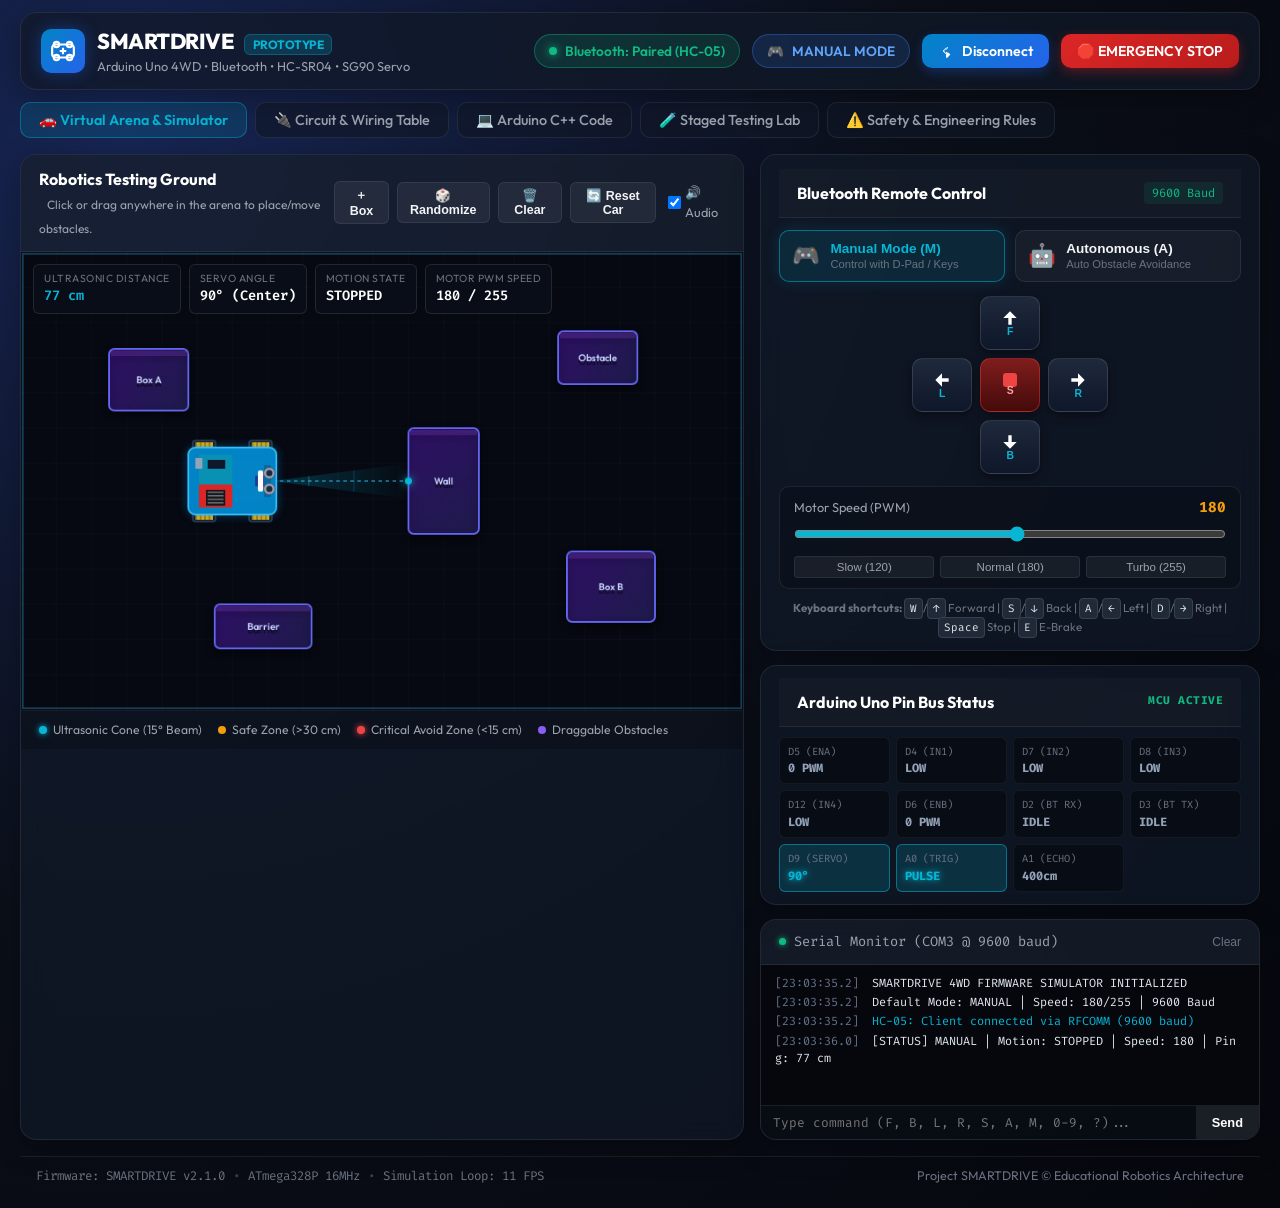
==== index.html @ 2db755f7 "SMARTDRIVE 4WD Robot Interactive Prototype & Arduino Firmware" ====
<!DOCTYPE html>
<html lang="en">
<head>
  <meta charset="UTF-8">
  <meta name="viewport" content="width=device-width, initial-scale=1.0">
  <title>SMARTDRIVE - Interactive 4WD Robot Digital Twin & Simulator</title>
  <link rel="preconnect" href="https://fonts.googleapis.com">
  <link rel="preconnect" href="https://fonts.gstatic.com" crossorigin>
  <link href="https://fonts.googleapis.com/css2?family=Fira+Code:wght@400;500;600&family=Outfit:wght@300;400;500;600;700;800&display=swap" rel="stylesheet">
  <link rel="stylesheet" href="style.css">
</head>
<body>
  <div class="app-container">
    <!-- Top Navigation Bar -->
    <header class="top-nav">
      <div class="brand">
        <div class="brand-icon">
          <svg viewBox="0 0 24 24" fill="none" stroke="currentColor" stroke-width="2">
            <rect x="2" y="6" width="20" height="12" rx="3"></rect>
            <circle cx="6" cy="18" r="2.5"></circle>
            <circle cx="18" cy="18" r="2.5"></circle>
            <circle cx="6" cy="6" r="2.5"></circle>
            <circle cx="18" cy="6" r="2.5"></circle>
            <path d="M12 9v6m-3-3h6"></path>
          </svg>
        </div>
        <div>
          <div class="brand-title">SMARTDRIVE <span>PROTOTYPE</span></div>
          <div class="brand-subtitle">Arduino Uno 4WD • Bluetooth • HC-SR04 • SG90 Servo</div>
        </div>
      </div>

      <div class="top-badges">
        <div class="badge connection-badge disconnected" id="btStatusBadge">
          <span class="dot"></span>
          <span id="btStatusText">Bluetooth: Disconnected</span>
        </div>
        <div class="badge mode-badge manual" id="modeBadge">
          <span class="icon">🎮</span>
          <span id="modeText">MANUAL MODE</span>
        </div>
        <button class="nav-btn primary" id="btnConnectBT">
          <svg viewBox="0 0 24 24" width="16" height="16" fill="currentColor">
            <path d="M7 12l5-5 1 1-4 4 4 4-1 1-5-5zm5-10v8.6l3.3-3.3-1.4-1.4L12 7.8V2zm0 13.4l1.9 1.9 1.4-1.4L12 12.6V22h2l4.6-4.6-3.3-3.3L12 15.4z"/>
          </svg>
          <span id="btConnectBtnText">Simulate Connect</span>
        </button>
        <button class="nav-btn emergency" id="btnEmergencyStop">
          🛑 EMERGENCY STOP
        </button>
      </div>
    </header>

    <!-- Navigation Tabs -->
    <nav class="sub-nav">
      <button class="tab-btn active" data-tab="arena-tab">🚗 Virtual Arena & Simulator</button>
      <button class="tab-btn" data-tab="schematic-tab">🔌 Circuit & Wiring Table</button>
      <button class="tab-btn" data-tab="code-tab">💻 Arduino C++ Code</button>
      <button class="tab-btn" data-tab="testing-tab">🧪 Staged Testing Lab</button>
      <button class="tab-btn" data-tab="safety-tab">⚠️ Safety & Engineering Rules</button>
    </nav>

    <!-- Main Workspace Content -->
    <main class="main-content">
      
      <!-- TAB 1: ARENA & INTERACTIVE SIMULATOR -->
      <section class="tab-pane active" id="arena-tab">
        <div class="simulator-layout">
          
          <!-- Left: 2D Physics Arena Canvas -->
          <div class="arena-card glass-panel">
            <div class="card-header">
              <div class="header-left">
                <h3>Robotics Testing Ground</h3>
                <span class="hint">Click or drag anywhere in the arena to place/move obstacles.</span>
              </div>
              <div class="arena-controls">
                <button class="tool-btn" id="btnSpawnObstacle" title="Add Obstacle Box">＋ Box</button>
                <button class="tool-btn" id="btnRandomizeMaze" title="Generate Random Maze">🎲 Randomize</button>
                <button class="tool-btn" id="btnClearObstacles" title="Clear All Obstacles">🗑️ Clear</button>
                <button class="tool-btn" id="btnResetRobot" title="Reset Robot Position">🔄 Reset Car</button>
                <label class="toggle-label" title="Enable Sound Effects">
                  <input type="checkbox" id="chkSound" checked> 🔊 Audio
                </label>
              </div>
            </div>

            <div class="canvas-wrapper">
              <canvas id="arenaCanvas" width="820" height="520"></canvas>
              
              <!-- Floating HUD overlay inside canvas -->
              <div class="canvas-hud">
                <div class="hud-item">
                  <span class="label">Ultrasonic Distance</span>
                  <span class="val highlight" id="hudDistance">-- cm</span>
                </div>
                <div class="hud-item">
                  <span class="label">Servo Angle</span>
                  <span class="val" id="hudServoAngle">90° (Center)</span>
                </div>
                <div class="hud-item">
                  <span class="label">Motion State</span>
                  <span class="val" id="hudMotionState">STOPPED</span>
                </div>
                <div class="hud-item">
                  <span class="label">Motor PWM Speed</span>
                  <span class="val" id="hudSpeed">180 / 255</span>
                </div>
              </div>
            </div>

            <!-- Arena Footer Legend -->
            <div class="arena-legend">
              <div class="legend-item"><span class="legend-dot cyan"></span> Ultrasonic Cone (15° Beam)</div>
              <div class="legend-item"><span class="legend-dot yellow"></span> Safe Zone (&gt;30 cm)</div>
              <div class="legend-item"><span class="legend-dot red"></span> Critical Avoid Zone (&lt;15 cm)</div>
              <div class="legend-item"><span class="legend-dot purple"></span> Draggable Obstacles</div>
            </div>
          </div>

          <!-- Right: Control Deck & Telemetry -->
          <div class="control-column">
            
            <!-- Virtual Bluetooth Remote Controller -->
            <div class="remote-card glass-panel">
              <div class="card-header">
                <h3>Bluetooth Remote Control</h3>
                <span class="bt-rate">9600 Baud</span>
              </div>

              <!-- Mode Toggle Buttons -->
              <div class="mode-selector">
                <button class="mode-toggle-btn active" id="btnModeManual" data-cmd="M">
                  <span class="icon">🎮</span>
                  <div>
                    <strong>Manual Mode (M)</strong>
                    <small>Control with D-Pad / Keys</small>
                  </div>
                </button>
                <button class="mode-toggle-btn" id="btnModeAuto" data-cmd="A">
                  <span class="icon">🤖</span>
                  <div>
                    <strong>Autonomous (A)</strong>
                    <small>Auto Obstacle Avoidance</small>
                  </div>
                </button>
              </div>

              <!-- D-PAD Gamepad -->
              <div class="dpad-container">
                <button class="dpad-btn up" id="btnCmdForward" data-cmd="F" title="Forward (Key: W or Up)">
                  <svg viewBox="0 0 24 24"><path d="M12 4l-8 8h6v8h4v-8h6z"/></svg>
                  <span>F</span>
                </button>
                <div class="dpad-middle">
                  <button class="dpad-btn left" id="btnCmdLeft" data-cmd="L" title="Turn Left (Key: A or Left)">
                    <svg viewBox="0 0 24 24"><path d="M4 12l8-8v6h8v4h-8v6z"/></svg>
                    <span>L</span>
                  </button>
                  <button class="dpad-btn stop" id="btnCmdStop" data-cmd="S" title="Stop Motors (Key: Space or S)">
                    <div class="stop-box"></div>
                    <span>S</span>
                  </button>
                  <button class="dpad-btn right" id="btnCmdRight" data-cmd="R" title="Turn Right (Key: D or Right)">
                    <svg viewBox="0 0 24 24"><path d="M20 12l-8-8v6H4v4h8v6z"/></svg>
                    <span>R</span>
                  </button>
                </div>
                <button class="dpad-btn down" id="btnCmdBackward" data-cmd="B" title="Backward (Key: S or Down)">
                  <svg viewBox="0 0 24 24"><path d="M12 20l8-8h-6V4h-4v8H4z"/></svg>
                  <span>B</span>
                </button>
              </div>

              <!-- Speed Slider -->
              <div class="speed-slider-section">
                <div class="speed-label-row">
                  <span>Motor Speed (PWM)</span>
                  <span class="speed-val" id="speedDisplayVal">180</span>
                </div>
                <input type="range" min="100" max="255" value="180" id="motorSpeedSlider" class="custom-slider">
                <div class="speed-presets">
                  <button class="preset-btn" data-speed="120">Slow (120)</button>
                  <button class="preset-btn" data-speed="180">Normal (180)</button>
                  <button class="preset-btn" data-speed="255">Turbo (255)</button>
                </div>
              </div>

              <!-- Keyboard Shortcuts hint -->
              <div class="keyboard-guide">
                <strong>Keyboard shortcuts:</strong>
                <kbd>W</kbd>/<kbd>↑</kbd> Forward | <kbd>S</kbd>/<kbd>↓</kbd> Back | <kbd>A</kbd>/<kbd>←</kbd> Left | <kbd>D</kbd>/<kbd>→</kbd> Right | <kbd>Space</kbd> Stop | <kbd>E</kbd> E-Brake
              </div>
            </div>

            <!-- Virtual Hardware Pin States & Telemetry -->
            <div class="pins-card glass-panel">
              <div class="card-header">
                <h3>Arduino Uno Pin Bus Status</h3>
                <span class="active-pulse" id="mcuPulse">MCU ACTIVE</span>
              </div>
              <div class="pins-grid">
                <div class="pin-indicator" id="pinD5"><span class="pin-id">D5 (ENA)</span><span class="pin-val">PWM</span></div>
                <div class="pin-indicator" id="pinD4"><span class="pin-id">D4 (IN1)</span><span class="pin-val">LOW</span></div>
                <div class="pin-indicator" id="pinD7"><span class="pin-id">D7 (IN2)</span><span class="pin-val">LOW</span></div>
                <div class="pin-indicator" id="pinD8"><span class="pin-id">D8 (IN3)</span><span class="pin-val">LOW</span></div>
                <div class="pin-indicator" id="pinD12"><span class="pin-id">D12 (IN4)</span><span class="pin-val">LOW</span></div>
                <div class="pin-indicator" id="pinD6"><span class="pin-id">D6 (ENB)</span><span class="pin-val">PWM</span></div>
                <div class="pin-indicator" id="pinD2"><span class="pin-id">D2 (BT RX)</span><span class="pin-val">IDLE</span></div>
                <div class="pin-indicator" id="pinD3"><span class="pin-id">D3 (BT TX)</span><span class="pin-val">IDLE</span></div>
                <div class="pin-indicator" id="pinD9"><span class="pin-id">D9 (SERVO)</span><span class="pin-val">90°</span></div>
                <div class="pin-indicator" id="pinA0"><span class="pin-id">A0 (TRIG)</span><span class="pin-val">PULSE</span></div>
                <div class="pin-indicator" id="pinA1"><span class="pin-id">A1 (ECHO)</span><span class="pin-val">OK</span></div>
              </div>
            </div>

            <!-- Virtual Serial Monitor -->
            <div class="terminal-card glass-panel">
              <div class="card-header">
                <div class="terminal-title">
                  <span class="terminal-dot"></span>
                  <span>Serial Monitor (COM3 @ 9600 baud)</span>
                </div>
                <button class="clear-log-btn" id="btnClearSerial">Clear</button>
              </div>
              <div class="serial-output" id="serialOutput">
                <!-- Log messages dynamically streamed here -->
              </div>
              <div class="serial-input-row">
                <input type="text" id="serialInputBox" placeholder="Type command (F, B, L, R, S, A, M, 0-9, ?)...">
                <button id="btnSendSerial">Send</button>
              </div>
            </div>

          </div>
        </div>
      </section>

      <!-- TAB 2: CIRCUIT DIAGRAM & WIRING TABLE -->
      <section class="tab-pane" id="schematic-tab">
        <div class="doc-container glass-panel">
          <h2>Complete Pin-by-Pin Wiring Table</h2>
          <p class="section-desc">Follow this exact schematic table. Pay special attention to the <strong>common ground (GND)</strong> and the <strong>voltage divider</strong> on HC-05 RXD.</p>

          <div class="table-responsive">
            <table class="spec-table">
              <thead>
                <tr>
                  <th>Subsystem / Module</th>
                  <th>Module Pin</th>
                  <th>Arduino Pin / Target</th>
                  <th>Wire Color (Recommended)</th>
                  <th>Function & Critical Engineering Notes</th>
                </tr>
              </thead>
              <tbody>
                <tr class="group-row"><td colspan="5">1. L298N Dual H-Bridge Motor Driver</td></tr>
                <tr>
                  <td>L298N Motor Driver</td>
                  <td><strong>ENA</strong> (Left Enable)</td>
                  <td><strong>D5</strong> (PWM)</td>
                  <td><span class="color-badge blue">Blue</span></td>
                  <td>Speed control for Left-side motors (Remove factory black jumper cap to use PWM).</td>
                </tr>
                <tr>
                  <td>L298N Motor Driver</td>
                  <td><strong>IN1</strong></td>
                  <td><strong>D4</strong> (Digital)</td>
                  <td><span class="color-badge yellow">Yellow</span></td>
                  <td>Left Motor Direction Phase A (HIGH + IN2 LOW = Forward).</td>
                </tr>
                <tr>
                  <td>L298N Motor Driver</td>
                  <td><strong>IN2</strong></td>
                  <td><strong>D7</strong> (Digital)</td>
                  <td><span class="color-badge orange">Orange</span></td>
                  <td>Left Motor Direction Phase B (LOW + IN1 HIGH = Forward).</td>
                </tr>
                <tr>
                  <td>L298N Motor Driver</td>
                  <td><strong>IN3</strong></td>
                  <td><strong>D8</strong> (Digital)</td>
                  <td><span class="color-badge green">Green</span></td>
                  <td>Right Motor Direction Phase A (HIGH + IN4 LOW = Forward).</td>
                </tr>
                <tr>
                  <td>L298N Motor Driver</td>
                  <td><strong>IN4</strong></td>
                  <td><strong>D12</strong> (Digital)</td>
                  <td><span class="color-badge purple">Purple</span></td>
                  <td>Right Motor Direction Phase B (LOW + IN3 HIGH = Forward).</td>
                </tr>
                <tr>
                  <td>L298N Motor Driver</td>
                  <td><strong>ENB</strong> (Right Enable)</td>
                  <td><strong>D6</strong> (PWM)</td>
                  <td><span class="color-badge white">White</span></td>
                  <td>Speed control for Right-side motors (Remove factory black jumper cap).</td>
                </tr>
                <tr>
                  <td>L298N Motor Driver</td>
                  <td><strong>+12V Screw Terminal</strong></td>
                  <td><strong>Battery Positive (+)</strong></td>
                  <td><span class="color-badge red">Red (Thick)</span></td>
                  <td>Connect to 7.4V (2x 18650) or 11.1V (3S LiPo) switch output.</td>
                </tr>
                <tr>
                  <td>L298N Motor Driver</td>
                  <td><strong>GND Screw Terminal</strong></td>
                  <td><strong>Battery (-) &amp; Arduino GND</strong></td>
                  <td><span class="color-badge black">Black (Thick)</span></td>
                  <td><strong>CRITICAL: Common Ground!</strong> Both battery (-) and Arduino GND must tie here.</td>
                </tr>
                <tr>
                  <td>L298N Motor Driver</td>
                  <td><strong>+5V Screw Terminal</strong></td>
                  <td><strong>Arduino VIN or 5V</strong> (See notes)</td>
                  <td><span class="color-badge red">Red</span></td>
                  <td>If 5V regulator jumper is fitted, this supplies regulated 5V. (Best practice: Power Arduino via VIN or USB while testing).</td>
                </tr>
                <tr>
                  <td>L298N Motor Driver</td>
                  <td><strong>OUT1 &amp; OUT2</strong></td>
                  <td><strong>Left 2 Motors</strong> (in parallel)</td>
                  <td>Pair Wires</td>
                  <td>Connect front-left &amp; rear-left motor leads in parallel. If backwards, swap terminals.</td>
                </tr>
                <tr>
                  <td>L298N Motor Driver</td>
                  <td><strong>OUT3 &amp; OUT4</strong></td>
                  <td><strong>Right 2 Motors</strong> (in parallel)</td>
                  <td>Pair Wires</td>
                  <td>Connect front-right &amp; rear-right motor leads in parallel.</td>
                </tr>

                <tr class="group-row"><td colspan="5">2. HC-05 Bluetooth Module</td></tr>
                <tr>
                  <td>HC-05 Bluetooth</td>
                  <td><strong>VCC</strong></td>
                  <td><strong>Arduino 5V</strong></td>
                  <td><span class="color-badge red">Red</span></td>
                  <td>Module on-board regulator steps down to 3.3V for Bluetooth chip power.</td>
                </tr>
                <tr>
                  <td>HC-05 Bluetooth</td>
                  <td><strong>GND</strong></td>
                  <td><strong>Arduino GND</strong></td>
                  <td><span class="color-badge black">Black</span></td>
                  <td>Common ground return path.</td>
                </tr>
                <tr>
                  <td>HC-05 Bluetooth</td>
                  <td><strong>TXD</strong></td>
                  <td><strong>Arduino D2</strong> (Software RX)</td>
                  <td><span class="color-badge green">Green</span></td>
                  <td>HC-05 transmits at 3.3V, which Arduino 5V logic safely accepts as HIGH (&gt;3.0V).</td>
                </tr>
                <tr>
                  <td>HC-05 Bluetooth</td>
                  <td><strong>RXD</strong></td>
                  <td><strong>Via Voltage Divider to D3</strong></td>
                  <td><span class="color-badge orange">Orange</span></td>
                  <td><strong>CRITICAL VOLTAGE DIVIDER:</strong> Connect D3 to 1kΩ resistor, other side to HC-05 RXD and a 2kΩ resistor to GND. Formula: <code>5V * 2k / (1k + 2k) = 3.33V</code>! Protects module from 5V overvoltage damage.</td>
                </tr>

                <tr class="group-row"><td colspan="5">3. HC-SR04 Ultrasonic Distance Sensor</td></tr>
                <tr>
                  <td>HC-SR04 Sensor</td>
                  <td><strong>VCC</strong></td>
                  <td><strong>Arduino 5V</strong></td>
                  <td><span class="color-badge red">Red</span></td>
                  <td>Ultrasonic transmitter transducers require stable 5V for accurate acoustic echo timing.</td>
                </tr>
                <tr>
                  <td>HC-SR04 Sensor</td>
                  <td><strong>GND</strong></td>
                  <td><strong>Arduino GND</strong></td>
                  <td><span class="color-badge black">Black</span></td>
                  <td>Common Ground.</td>
                </tr>
                <tr>
                  <td>HC-SR04 Sensor</td>
                  <td><strong>TRIG</strong></td>
                  <td><strong>Arduino A0</strong> (Digital Output)</td>
                  <td><span class="color-badge yellow">Yellow</span></td>
                  <td>Analog pin A0 configured as digital output. 10µs pulse triggers 8-cycle 40kHz ultrasound bursts.</td>
                </tr>
                <tr>
                  <td>HC-SR04 Sensor</td>
                  <td><strong>ECHO</strong></td>
                  <td><strong>Arduino A1</strong> (Digital Input)</td>
                  <td><span class="color-badge cyan">Cyan</span></td>
                  <td>Analog pin A1 configured as digital input. High pulse duration directly indicates echo travel time.</td>
                </tr>

                <tr class="group-row"><td colspan="5">4. SG90 Micro Servo Motor</td></tr>
                <tr>
                  <td>SG90 Servo</td>
                  <td><strong>Brown / Black</strong></td>
                  <td><strong>GND</strong></td>
                  <td><span class="color-badge black">Black</span></td>
                  <td>Servo ground.</td>
                </tr>
                <tr>
                  <td>SG90 Servo</td>
                  <td><strong>Red</strong></td>
                  <td><strong>5V Rail</strong></td>
                  <td><span class="color-badge red">Red</span></td>
                  <td>Servo positive power. Tip: Place a 100µF capacitor across +5V and GND near servo to smooth surge draw.</td>
                </tr>
                <tr>
                  <td>SG90 Servo</td>
                  <td><strong>Orange / Yellow</strong></td>
                  <td><strong>Arduino D9</strong> (PWM Signal)</td>
                  <td><span class="color-badge orange">Orange</span></td>
                  <td>50Hz PWM pulse signal controlled by Arduino <code>Servo.h</code> library.</td>
                </tr>
              </tbody>
            </table>
          </div>

          <!-- Voltage Divider Diagram Callout -->
          <div class="callout info-callout">
            <div class="callout-icon">💡</div>
            <div>
              <h4>HC-05 3.3V Logic Level Protection (Voltage Divider Detail)</h4>
              <p>The HC-05 Bluetooth module chip runs internally on 3.3V. While its VCC has a 5V-to-3.3V regulator, its <strong>RXD pin directly enters the 3.3V microcontroller</strong>. Directly connecting Arduino Uno's 5V pin D3 will gradually degrade or instantly burn out the HC-05 receiver.</p>
              <pre class="schematic-ascii">
   Arduino D3 (5V TX) ───[ 1 kΩ Resistor ]───┬───> HC-05 RXD Pin (Safe 3.3V)
                                             │
                                     [ 2 kΩ Resistor ]
                                             │
                                            GND
              </pre>
            </div>
          </div>
        </div>
      </section>

      <!-- TAB 3: ARDUINO C++ CODE & EXPLANATION -->
      <section class="tab-pane" id="code-tab">
        <div class="code-container glass-panel">
          <div class="code-header">
            <div>
              <h3>SMARTDRIVE.ino Production Firmware</h3>
              <span class="file-path">C:\Users\ASUS\.gemini\antigravity-ide\scratch\smartdrive-robot\SMARTDRIVE.ino</span>
            </div>
            <button class="copy-btn" id="btnCopyCode">📋 Copy Arduino Code</button>
          </div>
          <div class="code-scroller">
            <pre><code id="arduinoCodeDisplay" class="language-cpp">/*
  SMARTDRIVE - 4WD Arduino Uno Robot Car Firmware
  Pinout:
  - L298N ENA: D5, IN1: D4, IN2: D7, IN3: D8, IN4: D12, ENB: D6
  - HC-05: TX->D2, RX->D3 (via 1k/2k divider)
  - HC-SR04: TRIG->A0, ECHO->A1
  - SG90 Servo: D9
*/
#include &lt;SoftwareSerial.h&gt;
#include &lt;Servo.h&gt;

const uint8_t PIN_ENA = 5;  const uint8_t PIN_IN1 = 4;
const uint8_t PIN_IN2 = 7;  const uint8_t PIN_IN3 = 8;
const uint8_t PIN_IN4 = 12; const uint8_t PIN_ENB = 6;
const uint8_t PIN_BT_RX = 2; const uint8_t PIN_BT_TX = 3;
const uint8_t PIN_TRIG = A0; const uint8_t PIN_ECHO = A1;
const uint8_t PIN_SERVO = 9;

// (Full code is loaded in file SMARTDRIVE.ino and copied via button)</code></pre>
          </div>

          <div class="explanation-grid">
            <div class="explanation-card">
              <h4>1. <code>measureDistanceCm()</code> & Median Filter</h4>
              <p>Emits a 10-microsecond trigger pulse on pin A0. Reads echo return duration in microseconds with <code>pulseIn()</code>. Computes distance via formula <code>duration / 58.2</code>. Samples three consecutive pings and chooses the median to discard electrical noise spikes caused by motor brush interference.</p>
            </div>
            <div class="explanation-card">
              <h4>2. Failsafe Watchdog Timer</h4>
              <p>Tracks <code>lastCommandTime = millis()</code>. In manual Bluetooth mode, if the phone disconnects or goes out of range for more than 1.2 seconds without sending an update, the robot cuts motor power immediately to prevent runaway crashes.</p>
            </div>
            <div class="explanation-card">
              <h4>3. Autonomous Obstacle Avoidance Engine</h4>
              <p>Continuously inspects frontal distance. If under 30 cm: brakes, reverses 280ms, sweeps servo left (150°) and right (30°), compares clear paths, and steers into the wider opening. If both sides are blocked, performs a 180° spin-around.</p>
            </div>
            <div class="explanation-card">
              <h4>4. Dynamic Active Braking</h4>
              <p>Instead of just setting PWM to 0 (which allows the car to coast forward under momentum), <code>emergencyBrake()</code> pulls both H-bridge sides HIGH, shorting motor coils through back-EMF to bring all four wheels to an instant dead stop.</p>
            </div>
          </div>
        </div>
      </section>

      <!-- TAB 4: STAGED TESTING PLAN -->
      <section class="tab-pane" id="testing-tab">
        <div class="doc-container glass-panel">
          <h2>Staged Commissioning & Testing Plan</h2>
          <p class="section-desc">Never test all components simultaneously on the floor! Follow these 4 rigorous engineering stages on an elevated test bench (wheels off the ground):</p>

          <div class="stages-timeline">
            <!-- Stage 1 -->
            <div class="stage-card">
              <div class="stage-number">01</div>
              <div class="stage-body">
                <h3>Stage 1: Motor Direction & PWM Polarity Verification</h3>
                <p><strong>Goal:</strong> Ensure left and right wheels spin forward when commanded, and speed control works.</p>
                <ul>
                  <li>Prop the car up on a stand so all 4 wheels spin freely in the air.</li>
                  <li>Verify L298N ENA/ENB jumper caps are removed and connected to D5/D6.</li>
                  <li>Send command <code>F</code> via Serial Monitor. Check if both sides spin forward.</li>
                  <li><strong>If Left wheels spin backward:</strong> Swap IN1 and IN2 wires (or swap OUT1 and OUT2 motor wires).</li>
                  <li><strong>If Right wheels spin backward:</strong> Swap IN3 and IN4 wires (or swap OUT3 and OUT4 motor wires).</li>
                </ul>
              </div>
            </div>

            <!-- Stage 2 -->
            <div class="stage-card">
              <div class="stage-number">02</div>
              <div class="stage-body">
                <h3>Stage 2: HC-05 Bluetooth Pairing & Failsafe Watchdog</h3>
                <p><strong>Goal:</strong> Test wireless commands, smartphone pairing, and auto-stop on signal loss.</p>
                <ul>
                  <li>Power on car. Look at HC-05 LED: rapid flashing (2 Hz) means waiting for pairing.</li>
                  <li>Pair Android phone with "HC-05" (PIN <code>1234</code> or <code>0000</code>). LED changes to slow double-flash.</li>
                  <li>Open Serial Bluetooth Terminal app. Send <code>F</code>, <code>B</code>, <code>L</code>, <code>R</code>, <code>S</code>.</li>
                  <li><strong>Failsafe Test:</strong> Send <code>F</code>, then immediately turn off phone Bluetooth. Confirm the robot stops completely within 1.2 seconds!</li>
                </ul>
              </div>
            </div>

            <!-- Stage 3 -->
            <div class="stage-card">
              <div class="stage-number">03</div>
              <div class="stage-body">
                <h3>Stage 3: HC-SR04 Distance Calibration & SG90 Servo Sweep</h3>
                <p><strong>Goal:</strong> Verify accurate centimetre telemetry and smooth 30°-90°-150° panning.</p>
                <ul>
                  <li>Keep car stationary and open Serial Monitor at 9600 baud.</li>
                  <li>Place a flat cardboard box at 10 cm, 20 cm, and 30 cm. Verify telemetry reads ±1 cm accurate.</li>
                  <li>Check if the sensor reads zero or random 400cm spikes. If yes, check for loose echo/trig jumper wires.</li>
                  <li>Ensure the SG90 servo horn is aligned so 90° faces squarely forward.</li>
                </ul>
              </div>
            </div>

            <!-- Stage 4 -->
            <div class="stage-card">
              <div class="stage-number">04</div>
              <div class="stage-body">
                <h3>Stage 4: Autonomous Navigation & Ground Obstacle Avoidance</h3>
                <p><strong>Goal:</strong> Full floor run in closed obstacle arena.</p>
                <ul>
                  <li>Place robot on a smooth, non-reflective floor (avoid thick high-pile carpet).</li>
                  <li>Create a test arena using cardboard boxes.</li>
                  <li>Send command <code>A</code> via Bluetooth.</li>
                  <li>Observe cruise -> obstacle detection at 30cm -> stop -> slight backup -> left/right sweep -> steering decision!</li>
                </ul>
              </div>
            </div>
          </div>
        </div>
      </section>

      <!-- TAB 5: SAFETY & ENGINEERING RULES -->
      <section class="tab-pane" id="safety-tab">
        <div class="doc-container glass-panel">
          <h2>Battery, Voltage, Current & Safety Engineering Rules</h2>
          
          <div class="rules-grid">
            <div class="rule-box critical">
              <h4>1. Common Ground Rule (The #1 Beginner Pitfall)</h4>
              <p>The Arduino Uno, HC-05 module, HC-SR04 sensor, SG90 servo, and L298N driver <strong>MUST ALL SHARE A COMMON GROUND (GND)</strong>. If the battery ground and Arduino ground are not connected together, control signals will have no return voltage reference, causing random motor jitter, erratic readings, and lost Bluetooth packets.</p>
            </div>

            <div class="rule-box warning">
              <h4>2. Never Power Motors from the Arduino 5V Pin</h4>
              <p>DC motors are inductive loads. When starting or stalling, four TT gearmotors can draw <strong>2.5A to 4.0A of current</strong>! The onboard 5V linear regulator on the Arduino Uno can only supply ~500mA before overheating and thermal shutdown. Power motors strictly from the battery pack into the L298N 12V terminal.</p>
            </div>

            <div class="rule-box info">
              <h4>3. L298N 5V Regulator Onboard Jumper</h4>
              <p>The L298N board has a 3-pin 5V enable jumper:
                <br>• If your battery is <strong>7.4V to 12V</strong>: Keep the jumper ON. The onboard 78M05 regulator generates 5V.
                <br>• If your battery is <strong>&gt;12V (e.g. 14.8V 4S)</strong>: You MUST remove this jumper, or the onboard regulator will overheat and fry!
              </p>
            </div>

            <div class="rule-box alert">
              <h4>4. Inductive Back-EMF & Reset Protection</h4>
              <p>When DC motors stop or reverse, their collapsing magnetic fields create high-voltage reverse flyback spikes. While L298N has protection diodes, solder a <strong>0.1µF (104) ceramic capacitor</strong> across each motor's solder tabs to suppress high-frequency EMI noise that causes Arduino MCU resets.</p>
            </div>

            <div class="rule-box critical">
              <h4>5. Realistic Design Limitations & Disclaimer</h4>
              <p><strong>This robot is an educational prototyping chassis:</strong>
                <br>• HC-SR04 ultrasonic sensors cannot reliably detect soft sound-absorbing fabrics, thin table legs, or obstacles approached at steep grazing angles (&gt;45° reflection deflection).
                <br>• Skid steering on 4WD causes significant lateral wheel scrub on rough surfaces.
                <br>• <strong>Safety Notice:</strong> Under no circumstances is this architecture suitable for full-scale road vehicles or mission-critical autonomous transport.
              </p>
            </div>
          </div>
        </div>
      </section>

    </main>

    <!-- Bottom Status Bar -->
    <footer class="app-footer">
      <div class="footer-status">
        <span>Firmware: SMARTDRIVE v2.1.0</span>
        <span class="sep">•</span>
        <span>ATmega328P 16MHz</span>
        <span class="sep">•</span>
        <span id="loopHz">Simulation Loop: 60 FPS</span>
      </div>
      <div class="footer-links">
        <span>Project SMARTDRIVE © Educational Robotics Architecture</span>
      </div>
    </footer>
  </div>

  <!-- Audio synthesizers, physics simulator & UI scripts -->
  <script src="arduino_source.js"></script>
  <script src="simulator.js"></script>
  <script src="firmware_sim.js"></script>
  <script src="app.js"></script>
</body>
</html>
---- style.css ----
/* ==============================================================================
   SMARTDRIVE ROBOTICS SIMULATOR - DESIGN SYSTEM & STYLES
   Theme: High-Tech Cybernetics / Dark Glassmorphism / Clean Engineering
   ============================================================================== */

:root {
  --bg-primary: #0b0f19;
  --bg-secondary: #111827;
  --bg-panel: rgba(17, 24, 39, 0.75);
  --bg-panel-hover: rgba(30, 41, 59, 0.85);
  --border-subtle: rgba(255, 255, 255, 0.08);
  --border-highlight: rgba(56, 189, 248, 0.3);
  
  --text-main: #f3f4f6;
  --text-muted: #9ca3af;
  --text-dim: #6b7280;

  --accent-cyan: #06b6d4;
  --accent-blue: #3b82f6;
  --accent-sky: #38bdf8;
  --accent-green: #10b981;
  --accent-yellow: #f59e0b;
  --accent-red: #ef4444;
  --accent-purple: #8b5cf6;

  --font-sans: 'Outfit', -apple-system, BlinkMacSystemFont, 'Segoe UI', Roboto, sans-serif;
  --font-mono: 'Fira Code', monospace;
  --radius-lg: 16px;
  --radius-md: 10px;
  --radius-sm: 6px;
  --shadow-glow: 0 0 25px rgba(6, 182, 212, 0.15);
}

* {
  box-sizing: border-box;
  margin: 0;
  padding: 0;
}

body {
  font-family: var(--font-sans);
  background: radial-gradient(circle at 10% 10%, #172554 0%, #0b0f19 50%, #05070d 100%);
  color: var(--text-main);
  min-height: 100vh;
  line-height: 1.5;
  overflow-x: hidden;
}

/* Scrollbars */
::-webkit-scrollbar {
  width: 8px;
  height: 8px;
}
::-webkit-scrollbar-track {
  background: var(--bg-primary);
}
::-webkit-scrollbar-thumb {
  background: #374151;
  border-radius: 4px;
}
::-webkit-scrollbar-thumb:hover {
  background: #4b5563;
}

/* App Container */
.app-container {
  display: flex;
  flex-direction: column;
  min-height: 100vh;
  max-width: 1560px;
  margin: 0 auto;
  padding: 12px 20px;
}

/* Top Navigation Bar */
.top-nav {
  display: flex;
  justify-content: space-between;
  align-items: center;
  padding: 12px 20px;
  background: var(--bg-panel);
  backdrop-filter: blur(12px);
  border: 1px solid var(--border-subtle);
  border-radius: var(--radius-lg);
  box-shadow: 0 8px 32px rgba(0, 0, 0, 0.3);
  margin-bottom: 12px;
}

.brand {
  display: flex;
  align-items: center;
  gap: 12px;
}

.brand-icon {
  width: 44px;
  height: 44px;
  border-radius: 10px;
  background: linear-gradient(135deg, #0284c7, #2563eb);
  display: flex;
  align-items: center;
  justify-content: center;
  box-shadow: 0 0 15px rgba(37, 99, 235, 0.4);
}
.brand-icon svg {
  width: 26px;
  height: 26px;
  color: #fff;
}

.brand-title {
  font-size: 1.35rem;
  font-weight: 800;
  letter-spacing: -0.5px;
  color: #ffffff;
}
.brand-title span {
  font-size: 0.75rem;
  background: rgba(6, 182, 212, 0.2);
  color: var(--accent-cyan);
  padding: 2px 8px;
  border-radius: 6px;
  margin-left: 6px;
  font-weight: 700;
  border: 1px solid rgba(6, 182, 212, 0.3);
}

.brand-subtitle {
  font-size: 0.8rem;
  color: var(--text-muted);
}

.top-badges {
  display: flex;
  align-items: center;
  gap: 12px;
}

.badge {
  display: inline-flex;
  align-items: center;
  gap: 8px;
  padding: 6px 14px;
  border-radius: 30px;
  font-size: 0.85rem;
  font-weight: 600;
  border: 1px solid transparent;
  transition: all 0.25s ease;
}

.connection-badge.connected {
  background: rgba(16, 185, 129, 0.15);
  color: var(--accent-green);
  border-color: rgba(16, 185, 129, 0.4);
}
.connection-badge.connected .dot {
  width: 8px;
  height: 8px;
  background: var(--accent-green);
  border-radius: 50%;
  box-shadow: 0 0 8px var(--accent-green);
  animation: pulse 1.5s infinite;
}

.connection-badge.disconnected {
  background: rgba(239, 68, 68, 0.12);
  color: var(--accent-red);
  border-color: rgba(239, 68, 68, 0.3);
}
.connection-badge.disconnected .dot {
  width: 8px;
  height: 8px;
  background: var(--accent-red);
  border-radius: 50%;
}

.mode-badge.manual {
  background: rgba(59, 130, 246, 0.15);
  color: #60a5fa;
  border-color: rgba(59, 130, 246, 0.35);
}
.mode-badge.auto {
  background: rgba(139, 92, 246, 0.18);
  color: #c084fc;
  border-color: rgba(139, 92, 246, 0.4);
}

.nav-btn {
  display: inline-flex;
  align-items: center;
  gap: 8px;
  padding: 8px 16px;
  border-radius: var(--radius-md);
  font-family: var(--font-sans);
  font-size: 0.88rem;
  font-weight: 600;
  cursor: pointer;
  border: none;
  transition: all 0.2s cubic-bezier(0.4, 0, 0.2, 1);
}

.nav-btn.primary {
  background: linear-gradient(135deg, #0284c7, #2563eb);
  color: #fff;
  box-shadow: 0 4px 12px rgba(37, 99, 235, 0.3);
}
.nav-btn.primary:hover {
  transform: translateY(-1px);
  box-shadow: 0 6px 18px rgba(37, 99, 235, 0.5);
}

.nav-btn.emergency {
  background: linear-gradient(135deg, #dc2626, #b91c1c);
  color: #fff;
  box-shadow: 0 4px 12px rgba(220, 38, 38, 0.35);
}
.nav-btn.emergency:hover {
  background: linear-gradient(135deg, #ef4444, #dc2626);
  transform: scale(1.02);
  box-shadow: 0 0 20px rgba(239, 68, 68, 0.6);
}

/* Sub Navigation Tabs */
.sub-nav {
  display: flex;
  gap: 8px;
  margin-bottom: 14px;
  overflow-x: auto;
  padding-bottom: 2px;
}

.tab-btn {
  background: rgba(17, 24, 39, 0.6);
  border: 1px solid var(--border-subtle);
  color: var(--text-muted);
  padding: 8px 18px;
  border-radius: var(--radius-md);
  font-family: var(--font-sans);
  font-size: 0.9rem;
  font-weight: 500;
  cursor: pointer;
  white-space: nowrap;
  transition: all 0.2s ease;
}
.tab-btn:hover {
  background: rgba(30, 41, 59, 0.7);
  color: var(--text-main);
  border-color: rgba(255, 255, 255, 0.15);
}
.tab-btn.active {
  background: rgba(6, 182, 212, 0.15);
  color: var(--accent-cyan);
  border-color: rgba(6, 182, 212, 0.4);
  font-weight: 600;
}

/* Glass Panels */
.glass-panel {
  background: var(--bg-panel);
  backdrop-filter: blur(12px);
  border: 1px solid var(--border-subtle);
  border-radius: var(--radius-lg);
  box-shadow: 0 8px 30px rgba(0, 0, 0, 0.25);
  overflow: hidden;
}

.card-header {
  display: flex;
  justify-content: space-between;
  align-items: center;
  padding: 12px 18px;
  border-bottom: 1px solid var(--border-subtle);
  background: rgba(255, 255, 255, 0.02);
}
.card-header h3 {
  font-size: 1rem;
  font-weight: 700;
  color: #fff;
}
.card-header .hint {
  font-size: 0.75rem;
  color: var(--text-muted);
  margin-left: 8px;
}

/* TAB 1: SIMULATOR LAYOUT */
.tab-pane {
  display: none;
}
.tab-pane.active {
  display: block;
}

.simulator-layout {
  display: grid;
  grid-template-columns: 1.45fr 1fr;
  gap: 16px;
}

/* Arena Card */
.arena-card {
  display: flex;
  flex-direction: column;
}

.arena-controls {
  display: flex;
  align-items: center;
  gap: 8px;
}

.tool-btn {
  background: rgba(255, 255, 255, 0.06);
  border: 1px solid var(--border-subtle);
  color: var(--text-main);
  padding: 5px 10px;
  font-size: 0.78rem;
  font-weight: 600;
  border-radius: var(--radius-sm);
  cursor: pointer;
  transition: all 0.15s ease;
}
.tool-btn:hover {
  background: rgba(255, 255, 255, 0.14);
  border-color: rgba(255, 255, 255, 0.25);
}

.toggle-label {
  font-size: 0.8rem;
  color: var(--text-muted);
  display: flex;
  align-items: center;
  gap: 4px;
  cursor: pointer;
  margin-left: 4px;
}

.canvas-wrapper {
  position: relative;
  background: #060911;
  width: 100%;
  display: flex;
  justify-content: center;
  align-items: center;
  border-bottom: 1px solid var(--border-subtle);
}

#arenaCanvas {
  display: block;
  max-width: 100%;
  height: auto;
  cursor: crosshair;
}

/* Canvas HUD */
.canvas-hud {
  position: absolute;
  top: 12px;
  left: 12px;
  display: flex;
  gap: 8px;
  pointer-events: none;
}
.hud-item {
  background: rgba(11, 15, 25, 0.85);
  backdrop-filter: blur(8px);
  border: 1px solid rgba(255, 255, 255, 0.1);
  padding: 6px 10px;
  border-radius: var(--radius-sm);
  display: flex;
  flex-direction: column;
}
.hud-item .label {
  font-size: 0.65rem;
  color: var(--text-dim);
  text-transform: uppercase;
  letter-spacing: 0.5px;
}
.hud-item .val {
  font-family: var(--font-mono);
  font-size: 0.85rem;
  font-weight: 600;
  color: #fff;
}
.hud-item .val.highlight {
  color: var(--accent-cyan);
}

.arena-legend {
  display: flex;
  gap: 16px;
  padding: 10px 18px;
  font-size: 0.76rem;
  color: var(--text-muted);
  background: rgba(0, 0, 0, 0.2);
  flex-wrap: wrap;
}
.legend-item {
  display: flex;
  align-items: center;
  gap: 6px;
}
.legend-dot {
  width: 8px;
  height: 8px;
  border-radius: 50%;
}
.legend-dot.cyan { background: var(--accent-cyan); box-shadow: 0 0 6px var(--accent-cyan); }
.legend-dot.yellow { background: var(--accent-yellow); }
.legend-dot.red { background: var(--accent-red); box-shadow: 0 0 6px var(--accent-red); }
.legend-dot.purple { background: var(--accent-purple); }

/* Control Column */
.control-column {
  display: flex;
  flex-direction: column;
  gap: 14px;
}

/* Remote Control Card */
.remote-card {
  padding: 14px 18px;
}
.bt-rate {
  font-family: var(--font-mono);
  font-size: 0.75rem;
  color: var(--accent-green);
  background: rgba(16, 185, 129, 0.1);
  padding: 2px 8px;
  border-radius: 4px;
}

.mode-selector {
  display: grid;
  grid-template-columns: 1fr 1fr;
  gap: 10px;
  margin-top: 12px;
  margin-bottom: 14px;
}

.mode-toggle-btn {
  display: flex;
  align-items: center;
  gap: 10px;
  padding: 10px 12px;
  background: rgba(255, 255, 255, 0.04);
  border: 1px solid var(--border-subtle);
  border-radius: var(--radius-md);
  color: var(--text-muted);
  cursor: pointer;
  text-align: left;
  transition: all 0.2s ease;
}
.mode-toggle-btn .icon {
  font-size: 1.4rem;
}
.mode-toggle-btn strong {
  display: block;
  font-size: 0.85rem;
  color: var(--text-main);
}
.mode-toggle-btn small {
  font-size: 0.7rem;
  color: var(--text-dim);
}
.mode-toggle-btn.active {
  background: rgba(6, 182, 212, 0.12);
  border-color: rgba(6, 182, 212, 0.5);
  box-shadow: 0 0 16px rgba(6, 182, 212, 0.15);
}
.mode-toggle-btn.active strong {
  color: var(--accent-cyan);
}

/* DPAD Container */
.dpad-container {
  display: flex;
  flex-direction: column;
  align-items: center;
  gap: 8px;
  margin: 10px 0;
}
.dpad-middle {
  display: flex;
  align-items: center;
  gap: 8px;
}

.dpad-btn {
  width: 60px;
  height: 54px;
  background: linear-gradient(180deg, #1e293b, #0f172a);
  border: 1px solid rgba(255, 255, 255, 0.12);
  border-radius: 10px;
  display: flex;
  flex-direction: column;
  align-items: center;
  justify-content: center;
  color: #fff;
  cursor: pointer;
  transition: all 0.12s ease;
  box-shadow: 0 4px 10px rgba(0, 0, 0, 0.4);
}
.dpad-btn svg {
  width: 20px;
  height: 20px;
  fill: currentColor;
}
.dpad-btn span {
  font-size: 0.65rem;
  font-weight: 700;
  color: var(--accent-cyan);
  margin-top: -2px;
}
.dpad-btn:hover {
  background: linear-gradient(180deg, #334155, #1e293b);
  border-color: var(--accent-cyan);
  transform: translateY(-2px);
  box-shadow: 0 0 12px rgba(6, 182, 212, 0.3);
}
.dpad-btn:active, .dpad-btn.pressed {
  transform: translateY(1px);
  background: #0284c7;
  border-color: #38bdf8;
  box-shadow: 0 0 18px rgba(56, 189, 248, 0.6);
}

.dpad-btn.stop {
  background: linear-gradient(180deg, #7f1d1d, #450a0a);
  border-color: rgba(239, 68, 68, 0.4);
}
.dpad-btn.stop .stop-box {
  width: 14px;
  height: 14px;
  background: var(--accent-red);
  border-radius: 3px;
}
.dpad-btn.stop span {
  color: #fca5a5;
}
.dpad-btn.stop:hover {
  background: linear-gradient(180deg, #991b1b, #7f1d1d);
  border-color: var(--accent-red);
  box-shadow: 0 0 15px rgba(239, 68, 68, 0.5);
}

/* Speed Slider */
.speed-slider-section {
  margin-top: 12px;
  background: rgba(0, 0, 0, 0.2);
  padding: 10px 14px;
  border-radius: var(--radius-md);
  border: 1px solid var(--border-subtle);
}
.speed-label-row {
  display: flex;
  justify-content: space-between;
  align-items: center;
  font-size: 0.8rem;
  color: var(--text-muted);
  margin-bottom: 6px;
}
.speed-val {
  font-family: var(--font-mono);
  font-size: 0.9rem;
  font-weight: 700;
  color: var(--accent-yellow);
}

.custom-slider {
  width: 100%;
  accent-color: var(--accent-cyan);
  cursor: pointer;
}

.speed-presets {
  display: flex;
  gap: 6px;
  margin-top: 8px;
}
.preset-btn {
  flex: 1;
  background: rgba(255, 255, 255, 0.06);
  border: 1px solid var(--border-subtle);
  color: var(--text-muted);
  padding: 4px;
  border-radius: 4px;
  font-size: 0.72rem;
  cursor: pointer;
  transition: all 0.15s ease;
}
.preset-btn:hover {
  background: rgba(255, 255, 255, 0.12);
  color: #fff;
}

.keyboard-guide {
  margin-top: 10px;
  font-size: 0.72rem;
  color: var(--text-dim);
  text-align: center;
}
kbd {
  background: #1f2937;
  color: #e5e7eb;
  padding: 2px 5px;
  border-radius: 4px;
  font-size: 0.68rem;
  font-family: var(--font-mono);
  border: 1px solid #374151;
}

/* Arduino Pin Status Grid */
.pins-card {
  padding: 12px 18px;
}
.active-pulse {
  font-size: 0.7rem;
  color: var(--accent-green);
  font-family: var(--font-mono);
  font-weight: 700;
  letter-spacing: 0.5px;
}

.pins-grid {
  display: grid;
  grid-template-columns: repeat(4, 1fr);
  gap: 6px;
  margin-top: 10px;
}
.pin-indicator {
  background: rgba(0, 0, 0, 0.35);
  border: 1px solid rgba(255, 255, 255, 0.05);
  border-radius: 6px;
  padding: 6px 8px;
  display: flex;
  flex-direction: column;
  transition: all 0.2s ease;
}
.pin-id {
  font-size: 0.65rem;
  font-family: var(--font-mono);
  color: var(--text-dim);
}
.pin-val {
  font-size: 0.75rem;
  font-family: var(--font-mono);
  font-weight: 700;
  color: #94a3b8;
}
.pin-indicator.active {
  background: rgba(6, 182, 212, 0.18);
  border-color: rgba(6, 182, 212, 0.5);
}
.pin-indicator.active .pin-val {
  color: var(--accent-cyan);
  text-shadow: 0 0 6px var(--accent-cyan);
}
.pin-indicator.warning {
  background: rgba(245, 158, 11, 0.18);
  border-color: rgba(245, 158, 11, 0.5);
}
.pin-indicator.warning .pin-val {
  color: var(--accent-yellow);
}

/* Virtual Serial Monitor */
.terminal-card {
  display: flex;
  flex-direction: column;
}
.terminal-title {
  display: flex;
  align-items: center;
  gap: 8px;
  font-size: 0.85rem;
  font-family: var(--font-mono);
  color: var(--text-muted);
}
.terminal-dot {
  width: 7px;
  height: 7px;
  background: var(--accent-green);
  border-radius: 50%;
  box-shadow: 0 0 6px var(--accent-green);
}
.clear-log-btn {
  background: transparent;
  border: none;
  color: var(--text-dim);
  font-size: 0.75rem;
  cursor: pointer;
}
.clear-log-btn:hover { color: #fff; }

.serial-output {
  height: 140px;
  overflow-y: auto;
  background: #05070d;
  padding: 10px 14px;
  font-family: var(--font-mono);
  font-size: 0.74rem;
  line-height: 1.45;
  color: #e2e8f0;
}
.serial-line {
  margin-bottom: 2px;
  word-break: break-all;
}
.serial-line .time {
  color: #64748b;
  margin-right: 6px;
}
.serial-line.cmd { color: var(--accent-cyan); }
.serial-line.alert { color: var(--accent-red); font-weight: 600; }
.serial-line.auto { color: #c084fc; }

.serial-input-row {
  display: flex;
  border-top: 1px solid var(--border-subtle);
  background: rgba(0, 0, 0, 0.4);
}
.serial-input-row input {
  flex: 1;
  background: transparent;
  border: none;
  padding: 8px 12px;
  font-family: var(--font-mono);
  font-size: 0.8rem;
  color: #fff;
  outline: none;
}
.serial-input-row button {
  background: rgba(255, 255, 255, 0.08);
  border: none;
  color: #fff;
  padding: 0 16px;
  font-size: 0.8rem;
  font-weight: 600;
  cursor: pointer;
}
.serial-input-row button:hover {
  background: var(--accent-cyan);
  color: #000;
}

/* TAB 2 & 4 & 5 DOCUMENTATION STYLES */
.doc-container {
  padding: 24px 30px;
}
.doc-container h2 {
  font-size: 1.5rem;
  font-weight: 800;
  margin-bottom: 6px;
  color: #fff;
}
.section-desc {
  color: var(--text-muted);
  font-size: 0.92rem;
  margin-bottom: 20px;
}

.table-responsive {
  overflow-x: auto;
  margin-bottom: 24px;
}
.spec-table {
  width: 100%;
  border-collapse: collapse;
  text-align: left;
  font-size: 0.86rem;
}
.spec-table th {
  background: rgba(255, 255, 255, 0.04);
  padding: 12px 14px;
  font-weight: 700;
  color: var(--accent-sky);
  border-bottom: 2px solid rgba(255, 255, 255, 0.1);
}
.spec-table td {
  padding: 10px 14px;
  border-bottom: 1px solid var(--border-subtle);
  color: #e5e7eb;
}
.spec-table tr.group-row td {
  background: rgba(6, 182, 212, 0.08);
  font-weight: 700;
  color: var(--accent-cyan);
  letter-spacing: 0.5px;
}
.spec-table tr:hover:not(.group-row) {
  background: rgba(255, 255, 255, 0.02);
}

.color-badge {
  display: inline-block;
  padding: 2px 8px;
  border-radius: 4px;
  font-size: 0.72rem;
  font-weight: 600;
}
.color-badge.blue { background: #1d4ed8; color: #fff; }
.color-badge.yellow { background: #b45309; color: #fff; }
.color-badge.orange { background: #c2410c; color: #fff; }
.color-badge.green { background: #15803d; color: #fff; }
.color-badge.purple { background: #7e22ce; color: #fff; }
.color-badge.red { background: #b91c1c; color: #fff; }
.color-badge.black { background: #1f2937; color: #9ca3af; border: 1px solid #4b5563; }
.color-badge.cyan { background: #0e7490; color: #fff; }
.color-badge.white { background: #e2e8f0; color: #0f172a; }

.callout {
  display: flex;
  gap: 14px;
  padding: 16px 20px;
  border-radius: var(--radius-md);
  margin-top: 18px;
}
.callout.info-callout {
  background: rgba(6, 182, 212, 0.08);
  border: 1px solid rgba(6, 182, 212, 0.25);
}
.callout-icon { font-size: 1.5rem; }
.callout h4 {
  font-size: 1rem;
  font-weight: 700;
  color: var(--accent-cyan);
  margin-bottom: 6px;
}
.schematic-ascii {
  background: #05070d;
  padding: 12px 16px;
  border-radius: 8px;
  margin-top: 10px;
  font-family: var(--font-mono);
  font-size: 0.8rem;
  color: var(--accent-sky);
  overflow-x: auto;
}

/* TAB 3 CODE CONTAINER */
.code-container {
  padding: 20px 24px;
}
.code-header {
  display: flex;
  justify-content: space-between;
  align-items: center;
  margin-bottom: 14px;
}
.code-header h3 {
  font-size: 1.2rem;
  color: #fff;
}
.file-path {
  font-family: var(--font-mono);
  font-size: 0.75rem;
  color: var(--text-dim);
}
.copy-btn {
  background: linear-gradient(135deg, #0284c7, #2563eb);
  color: #fff;
  border: none;
  padding: 8px 16px;
  border-radius: var(--radius-md);
  font-weight: 600;
  cursor: pointer;
  transition: all 0.2s ease;
}
.copy-btn:hover {
  transform: translateY(-1px);
  box-shadow: 0 4px 14px rgba(37, 99, 235, 0.4);
}

.code-scroller {
  max-height: 480px;
  overflow-y: auto;
  background: #05070d;
  border-radius: var(--radius-md);
  border: 1px solid var(--border-subtle);
  padding: 16px 20px;
  margin-bottom: 24px;
}
.code-scroller pre code {
  font-family: var(--font-mono);
  font-size: 0.82rem;
  color: #cbd5e1;
  line-height: 1.6;
}

.explanation-grid {
  display: grid;
  grid-template-columns: 1fr 1fr;
  gap: 16px;
}
.explanation-card {
  background: rgba(255, 255, 255, 0.02);
  border: 1px solid var(--border-subtle);
  border-radius: var(--radius-md);
  padding: 14px 18px;
}
.explanation-card h4 {
  font-size: 0.95rem;
  color: var(--accent-cyan);
  margin-bottom: 6px;
}
.explanation-card p {
  font-size: 0.84rem;
  color: var(--text-muted);
}

/* STAGES TIMELINE */
.stages-timeline {
  display: flex;
  flex-direction: column;
  gap: 16px;
}
.stage-card {
  display: flex;
  gap: 20px;
  background: rgba(255, 255, 255, 0.02);
  border: 1px solid var(--border-subtle);
  border-radius: var(--radius-md);
  padding: 18px 24px;
  transition: all 0.2s ease;
}
.stage-card:hover {
  border-color: rgba(6, 182, 212, 0.3);
  background: rgba(255, 255, 255, 0.04);
}
.stage-number {
  font-family: var(--font-mono);
  font-size: 2rem;
  font-weight: 800;
  color: var(--accent-cyan);
  opacity: 0.8;
}
.stage-body h3 {
  font-size: 1.05rem;
  color: #fff;
  margin-bottom: 6px;
}
.stage-body p {
  font-size: 0.86rem;
  color: var(--text-muted);
  margin-bottom: 8px;
}
.stage-body ul {
  padding-left: 20px;
  font-size: 0.84rem;
  color: #d1d5db;
}
.stage-body li {
  margin-bottom: 4px;
}

/* SAFETY RULES GRID */
.rules-grid {
  display: grid;
  grid-template-columns: 1fr 1fr;
  gap: 16px;
}
.rule-box {
  padding: 18px 20px;
  border-radius: var(--radius-md);
  border: 1px solid;
}
.rule-box.critical {
  background: rgba(239, 68, 68, 0.08);
  border-color: rgba(239, 68, 68, 0.35);
}
.rule-box.critical h4 { color: #f87171; }
.rule-box.warning {
  background: rgba(245, 158, 11, 0.08);
  border-color: rgba(245, 158, 11, 0.35);
}
.rule-box.warning h4 { color: #fbbf24; }
.rule-box.info {
  background: rgba(59, 130, 246, 0.08);
  border-color: rgba(59, 130, 246, 0.35);
}
.rule-box.info h4 { color: #60a5fa; }
.rule-box.alert {
  background: rgba(168, 85, 247, 0.08);
  border-color: rgba(168, 85, 247, 0.35);
}
.rule-box.alert h4 { color: #c084fc; }

.rule-box h4 {
  font-size: 1rem;
  font-weight: 700;
  margin-bottom: 8px;
}
.rule-box p {
  font-size: 0.85rem;
  color: #e5e7eb;
}

/* App Footer */
.app-footer {
  display: flex;
  justify-content: space-between;
  align-items: center;
  margin-top: 16px;
  padding: 10px 16px;
  font-size: 0.78rem;
  color: var(--text-dim);
  border-top: 1px solid var(--border-subtle);
}
.footer-status {
  display: flex;
  align-items: center;
  gap: 8px;
  font-family: var(--font-mono);
}
.sep { color: #374151; }

/* Animations */
@keyframes pulse {
  0% { transform: scale(0.95); opacity: 0.7; }
  50% { transform: scale(1.15); opacity: 1; }
  100% { transform: scale(0.95); opacity: 0.7; }
}

/* Responsive adjustments */
@media (max-width: 1200px) {
  .simulator-layout {
    grid-template-columns: 1fr;
  }
  .explanation-grid, .rules-grid {
    grid-template-columns: 1fr;
  }
}
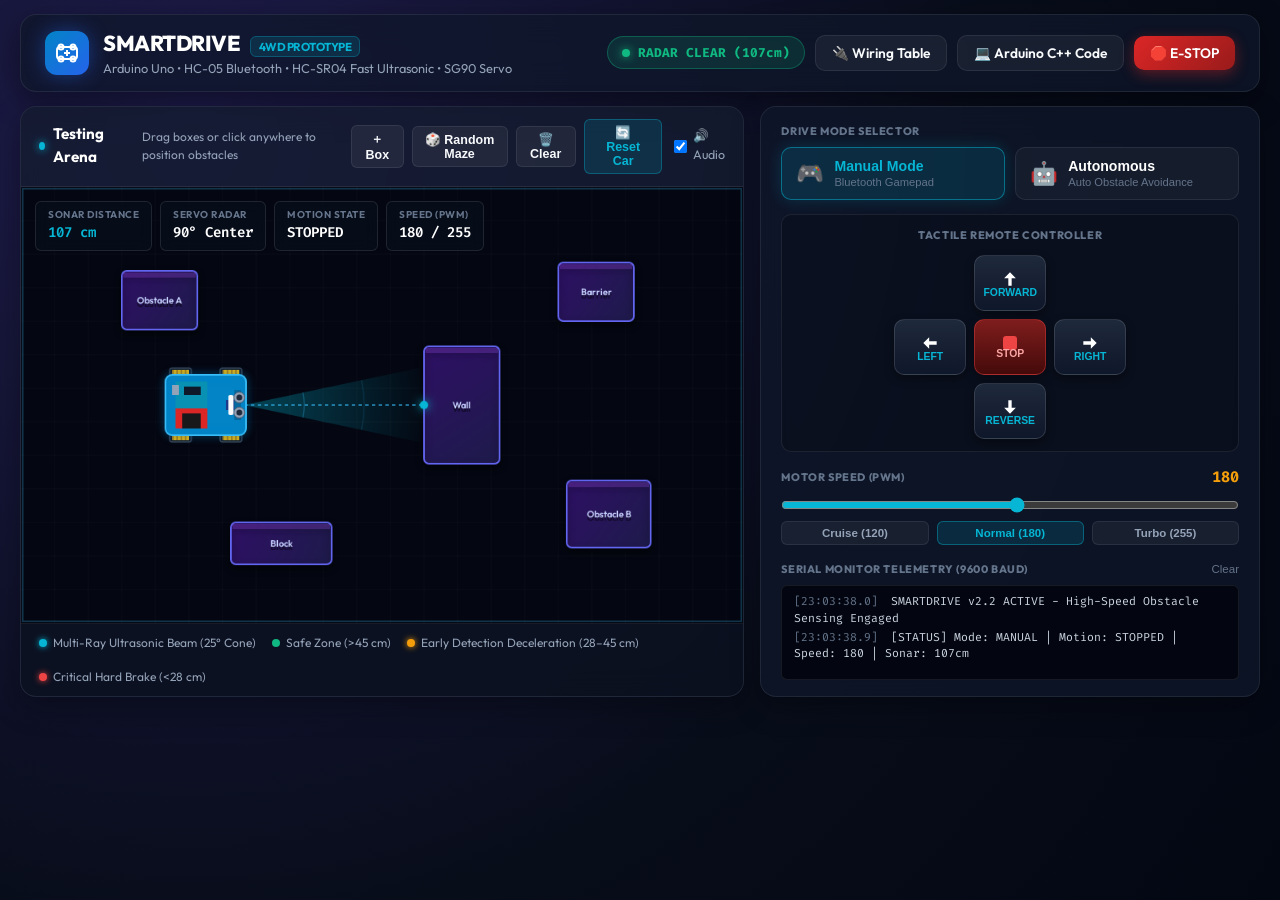
==== commit 27988806: "Streamlined cockpit UI and high-speed proactive obstacle detection" ====
--- a/index.html
+++ b/index.html
@@ -3,17 +3,18 @@
 <head>
   <meta charset="UTF-8">
   <meta name="viewport" content="width=device-width, initial-scale=1.0">
-  <title>SMARTDRIVE - Interactive 4WD Robot Digital Twin & Simulator</title>
+  <title>SMARTDRIVE - Autonomous 4WD Robot Car Simulator</title>
   <link rel="preconnect" href="https://fonts.googleapis.com">
   <link rel="preconnect" href="https://fonts.gstatic.com" crossorigin>
-  <link href="https://fonts.googleapis.com/css2?family=Fira+Code:wght@400;500;600&family=Outfit:wght@300;400;500;600;700;800&display=swap" rel="stylesheet">
+  <link href="https://fonts.googleapis.com/css2?family=Fira+Code:wght@500;600&family=Outfit:wght@400;500;600;700;800&display=swap" rel="stylesheet">
   <link rel="stylesheet" href="style.css">
 </head>
 <body>
-  <div class="app-container">
-    <!-- Top Navigation Bar -->
-    <header class="top-nav">
-      <div class="brand">
+  <div class="cockpit-container">
+    
+    <!-- TOP HEADER BAR -->
+    <header class="cockpit-header">
+      <div class="brand-group">
         <div class="brand-icon">
           <svg viewBox="0 0 24 24" fill="none" stroke="currentColor" stroke-width="2">
             <rect x="2" y="6" width="20" height="12" rx="3"></rect>
@@ -25,601 +26,221 @@
           </svg>
         </div>
         <div>
-          <div class="brand-title">SMARTDRIVE <span>PROTOTYPE</span></div>
-          <div class="brand-subtitle">Arduino Uno 4WD • Bluetooth • HC-SR04 • SG90 Servo</div>
-        </div>
-      </div>
-
-      <div class="top-badges">
-        <div class="badge connection-badge disconnected" id="btStatusBadge">
-          <span class="dot"></span>
-          <span id="btStatusText">Bluetooth: Disconnected</span>
-        </div>
-        <div class="badge mode-badge manual" id="modeBadge">
-          <span class="icon">🎮</span>
-          <span id="modeText">MANUAL MODE</span>
-        </div>
-        <button class="nav-btn primary" id="btnConnectBT">
-          <svg viewBox="0 0 24 24" width="16" height="16" fill="currentColor">
-            <path d="M7 12l5-5 1 1-4 4 4 4-1 1-5-5zm5-10v8.6l3.3-3.3-1.4-1.4L12 7.8V2zm0 13.4l1.9 1.9 1.4-1.4L12 12.6V22h2l4.6-4.6-3.3-3.3L12 15.4z"/>
-          </svg>
-          <span id="btConnectBtnText">Simulate Connect</span>
-        </button>
-        <button class="nav-btn emergency" id="btnEmergencyStop">
-          🛑 EMERGENCY STOP
-        </button>
+          <h1 class="brand-title">SMARTDRIVE <span>4WD PROTOTYPE</span></h1>
+          <p class="brand-meta">Arduino Uno • HC-05 Bluetooth • HC-SR04 Fast Ultrasonic • SG90 Servo</p>
+        </div>
+      </div>
+
+      <!-- Quick Action Badges & Info Modals -->
+      <div class="header-actions">
+        <div class="status-pill safe" id="radarPill">
+          <span class="pulse-dot"></span>
+          <span id="radarPillText">RADAR: CLEAR (>50cm)</span>
+        </div>
+        <button class="nav-btn outline" id="btnOpenWiring">🔌 Wiring Table</button>
+        <button class="nav-btn outline" id="btnOpenCode">💻 Arduino C++ Code</button>
+        <button class="nav-btn emergency" id="btnEmergencyStop">🛑 E-STOP</button>
       </div>
     </header>
 
-    <!-- Navigation Tabs -->
-    <nav class="sub-nav">
-      <button class="tab-btn active" data-tab="arena-tab">🚗 Virtual Arena & Simulator</button>
-      <button class="tab-btn" data-tab="schematic-tab">🔌 Circuit & Wiring Table</button>
-      <button class="tab-btn" data-tab="code-tab">💻 Arduino C++ Code</button>
-      <button class="tab-btn" data-tab="testing-tab">🧪 Staged Testing Lab</button>
-      <button class="tab-btn" data-tab="safety-tab">⚠️ Safety & Engineering Rules</button>
-    </nav>
-
-    <!-- Main Workspace Content -->
-    <main class="main-content">
+    <!-- MAIN COCKPIT GRID -->
+    <main class="cockpit-grid">
       
-      <!-- TAB 1: ARENA & INTERACTIVE SIMULATOR -->
-      <section class="tab-pane active" id="arena-tab">
-        <div class="simulator-layout">
+      <!-- LEFT: ROBOTICS ARENA & HUD -->
+      <section class="arena-section glass-card">
+        <div class="section-toolbar">
+          <div class="toolbar-title">
+            <span class="indicator-led"></span>
+            <strong>Testing Arena</strong>
+            <small>Drag boxes or click anywhere to position obstacles</small>
+          </div>
+          <div class="toolbar-btns">
+            <button class="pill-btn" id="btnAddBox">＋ Box</button>
+            <button class="pill-btn" id="btnRandomMaze">🎲 Random Maze</button>
+            <button class="pill-btn" id="btnClearObs">🗑️ Clear</button>
+            <button class="pill-btn highlight" id="btnResetCar">🔄 Reset Car</button>
+            <label class="audio-switch" title="Toggle Sound">
+              <input type="checkbox" id="chkSound" checked>
+              <span>🔊 Audio</span>
+            </label>
+          </div>
+        </div>
+
+        <div class="canvas-viewport">
+          <canvas id="arenaCanvas" width="860" height="520"></canvas>
           
-          <!-- Left: 2D Physics Arena Canvas -->
-          <div class="arena-card glass-panel">
-            <div class="card-header">
-              <div class="header-left">
-                <h3>Robotics Testing Ground</h3>
-                <span class="hint">Click or drag anywhere in the arena to place/move obstacles.</span>
+          <!-- Modern Floating Telemetry HUD -->
+          <div class="hud-overlay">
+            <div class="hud-badge">
+              <span class="hud-label">SONAR DISTANCE</span>
+              <span class="hud-value highlight" id="hudDistance">-- cm</span>
+            </div>
+            <div class="hud-badge">
+              <span class="hud-label">SERVO RADAR</span>
+              <span class="hud-value" id="hudServoAngle">90° Center</span>
+            </div>
+            <div class="hud-badge">
+              <span class="hud-label">MOTION STATE</span>
+              <span class="hud-value" id="hudMotion">STOPPED</span>
+            </div>
+            <div class="hud-badge">
+              <span class="hud-label">SPEED (PWM)</span>
+              <span class="hud-value" id="hudPwm">180 / 255</span>
+            </div>
+          </div>
+        </div>
+
+        <div class="arena-footer">
+          <div class="legend-chip"><span class="chip-dot cyan"></span> Multi-Ray Ultrasonic Beam (25° Cone)</div>
+          <div class="legend-chip"><span class="chip-dot green"></span> Safe Zone (&gt;45 cm)</div>
+          <div class="legend-chip"><span class="chip-dot amber"></span> Early Detection Deceleration (28–45 cm)</div>
+          <div class="legend-chip"><span class="chip-dot red"></span> Critical Hard Brake (&lt;28 cm)</div>
+        </div>
+      </section>
+
+      <!-- RIGHT: CONTROLLER & SENSING TELEMETRY -->
+      <aside class="control-section glass-card">
+        
+        <!-- Mode Switcher -->
+        <div class="control-group">
+          <span class="group-label">DRIVE MODE SELECTOR</span>
+          <div class="mode-toggle-grid">
+            <button class="mode-btn active" id="btnModeManual" data-cmd="M">
+              <span class="mode-icon">🎮</span>
+              <div>
+                <strong>Manual Mode</strong>
+                <small>Bluetooth Gamepad</small>
               </div>
-              <div class="arena-controls">
-                <button class="tool-btn" id="btnSpawnObstacle" title="Add Obstacle Box">＋ Box</button>
-                <button class="tool-btn" id="btnRandomizeMaze" title="Generate Random Maze">🎲 Randomize</button>
-                <button class="tool-btn" id="btnClearObstacles" title="Clear All Obstacles">🗑️ Clear</button>
-                <button class="tool-btn" id="btnResetRobot" title="Reset Robot Position">🔄 Reset Car</button>
-                <label class="toggle-label" title="Enable Sound Effects">
-                  <input type="checkbox" id="chkSound" checked> 🔊 Audio
-                </label>
+            </button>
+            <button class="mode-btn" id="btnModeAuto" data-cmd="A">
+              <span class="mode-icon">🤖</span>
+              <div>
+                <strong>Autonomous</strong>
+                <small>Auto Obstacle Avoidance</small>
               </div>
-            </div>
-
-            <div class="canvas-wrapper">
-              <canvas id="arenaCanvas" width="820" height="520"></canvas>
-              
-              <!-- Floating HUD overlay inside canvas -->
-              <div class="canvas-hud">
-                <div class="hud-item">
-                  <span class="label">Ultrasonic Distance</span>
-                  <span class="val highlight" id="hudDistance">-- cm</span>
-                </div>
-                <div class="hud-item">
-                  <span class="label">Servo Angle</span>
-                  <span class="val" id="hudServoAngle">90° (Center)</span>
-                </div>
-                <div class="hud-item">
-                  <span class="label">Motion State</span>
-                  <span class="val" id="hudMotionState">STOPPED</span>
-                </div>
-                <div class="hud-item">
-                  <span class="label">Motor PWM Speed</span>
-                  <span class="val" id="hudSpeed">180 / 255</span>
-                </div>
-              </div>
-            </div>
-
-            <!-- Arena Footer Legend -->
-            <div class="arena-legend">
-              <div class="legend-item"><span class="legend-dot cyan"></span> Ultrasonic Cone (15° Beam)</div>
-              <div class="legend-item"><span class="legend-dot yellow"></span> Safe Zone (&gt;30 cm)</div>
-              <div class="legend-item"><span class="legend-dot red"></span> Critical Avoid Zone (&lt;15 cm)</div>
-              <div class="legend-item"><span class="legend-dot purple"></span> Draggable Obstacles</div>
-            </div>
-          </div>
-
-          <!-- Right: Control Deck & Telemetry -->
-          <div class="control-column">
-            
-            <!-- Virtual Bluetooth Remote Controller -->
-            <div class="remote-card glass-panel">
-              <div class="card-header">
-                <h3>Bluetooth Remote Control</h3>
-                <span class="bt-rate">9600 Baud</span>
-              </div>
-
-              <!-- Mode Toggle Buttons -->
-              <div class="mode-selector">
-                <button class="mode-toggle-btn active" id="btnModeManual" data-cmd="M">
-                  <span class="icon">🎮</span>
-                  <div>
-                    <strong>Manual Mode (M)</strong>
-                    <small>Control with D-Pad / Keys</small>
-                  </div>
-                </button>
-                <button class="mode-toggle-btn" id="btnModeAuto" data-cmd="A">
-                  <span class="icon">🤖</span>
-                  <div>
-                    <strong>Autonomous (A)</strong>
-                    <small>Auto Obstacle Avoidance</small>
-                  </div>
-                </button>
-              </div>
-
-              <!-- D-PAD Gamepad -->
-              <div class="dpad-container">
-                <button class="dpad-btn up" id="btnCmdForward" data-cmd="F" title="Forward (Key: W or Up)">
-                  <svg viewBox="0 0 24 24"><path d="M12 4l-8 8h6v8h4v-8h6z"/></svg>
-                  <span>F</span>
-                </button>
-                <div class="dpad-middle">
-                  <button class="dpad-btn left" id="btnCmdLeft" data-cmd="L" title="Turn Left (Key: A or Left)">
-                    <svg viewBox="0 0 24 24"><path d="M4 12l8-8v6h8v4h-8v6z"/></svg>
-                    <span>L</span>
-                  </button>
-                  <button class="dpad-btn stop" id="btnCmdStop" data-cmd="S" title="Stop Motors (Key: Space or S)">
-                    <div class="stop-box"></div>
-                    <span>S</span>
-                  </button>
-                  <button class="dpad-btn right" id="btnCmdRight" data-cmd="R" title="Turn Right (Key: D or Right)">
-                    <svg viewBox="0 0 24 24"><path d="M20 12l-8-8v6H4v4h8v6z"/></svg>
-                    <span>R</span>
-                  </button>
-                </div>
-                <button class="dpad-btn down" id="btnCmdBackward" data-cmd="B" title="Backward (Key: S or Down)">
-                  <svg viewBox="0 0 24 24"><path d="M12 20l8-8h-6V4h-4v8H4z"/></svg>
-                  <span>B</span>
-                </button>
-              </div>
-
-              <!-- Speed Slider -->
-              <div class="speed-slider-section">
-                <div class="speed-label-row">
-                  <span>Motor Speed (PWM)</span>
-                  <span class="speed-val" id="speedDisplayVal">180</span>
-                </div>
-                <input type="range" min="100" max="255" value="180" id="motorSpeedSlider" class="custom-slider">
-                <div class="speed-presets">
-                  <button class="preset-btn" data-speed="120">Slow (120)</button>
-                  <button class="preset-btn" data-speed="180">Normal (180)</button>
-                  <button class="preset-btn" data-speed="255">Turbo (255)</button>
-                </div>
-              </div>
-
-              <!-- Keyboard Shortcuts hint -->
-              <div class="keyboard-guide">
-                <strong>Keyboard shortcuts:</strong>
-                <kbd>W</kbd>/<kbd>↑</kbd> Forward | <kbd>S</kbd>/<kbd>↓</kbd> Back | <kbd>A</kbd>/<kbd>←</kbd> Left | <kbd>D</kbd>/<kbd>→</kbd> Right | <kbd>Space</kbd> Stop | <kbd>E</kbd> E-Brake
-              </div>
-            </div>
-
-            <!-- Virtual Hardware Pin States & Telemetry -->
-            <div class="pins-card glass-panel">
-              <div class="card-header">
-                <h3>Arduino Uno Pin Bus Status</h3>
-                <span class="active-pulse" id="mcuPulse">MCU ACTIVE</span>
-              </div>
-              <div class="pins-grid">
-                <div class="pin-indicator" id="pinD5"><span class="pin-id">D5 (ENA)</span><span class="pin-val">PWM</span></div>
-                <div class="pin-indicator" id="pinD4"><span class="pin-id">D4 (IN1)</span><span class="pin-val">LOW</span></div>
-                <div class="pin-indicator" id="pinD7"><span class="pin-id">D7 (IN2)</span><span class="pin-val">LOW</span></div>
-                <div class="pin-indicator" id="pinD8"><span class="pin-id">D8 (IN3)</span><span class="pin-val">LOW</span></div>
-                <div class="pin-indicator" id="pinD12"><span class="pin-id">D12 (IN4)</span><span class="pin-val">LOW</span></div>
-                <div class="pin-indicator" id="pinD6"><span class="pin-id">D6 (ENB)</span><span class="pin-val">PWM</span></div>
-                <div class="pin-indicator" id="pinD2"><span class="pin-id">D2 (BT RX)</span><span class="pin-val">IDLE</span></div>
-                <div class="pin-indicator" id="pinD3"><span class="pin-id">D3 (BT TX)</span><span class="pin-val">IDLE</span></div>
-                <div class="pin-indicator" id="pinD9"><span class="pin-id">D9 (SERVO)</span><span class="pin-val">90°</span></div>
-                <div class="pin-indicator" id="pinA0"><span class="pin-id">A0 (TRIG)</span><span class="pin-val">PULSE</span></div>
-                <div class="pin-indicator" id="pinA1"><span class="pin-id">A1 (ECHO)</span><span class="pin-val">OK</span></div>
-              </div>
-            </div>
-
-            <!-- Virtual Serial Monitor -->
-            <div class="terminal-card glass-panel">
-              <div class="card-header">
-                <div class="terminal-title">
-                  <span class="terminal-dot"></span>
-                  <span>Serial Monitor (COM3 @ 9600 baud)</span>
-                </div>
-                <button class="clear-log-btn" id="btnClearSerial">Clear</button>
-              </div>
-              <div class="serial-output" id="serialOutput">
-                <!-- Log messages dynamically streamed here -->
-              </div>
-              <div class="serial-input-row">
-                <input type="text" id="serialInputBox" placeholder="Type command (F, B, L, R, S, A, M, 0-9, ?)...">
-                <button id="btnSendSerial">Send</button>
-              </div>
-            </div>
-
-          </div>
-        </div>
-      </section>
-
-      <!-- TAB 2: CIRCUIT DIAGRAM & WIRING TABLE -->
-      <section class="tab-pane" id="schematic-tab">
-        <div class="doc-container glass-panel">
-          <h2>Complete Pin-by-Pin Wiring Table</h2>
-          <p class="section-desc">Follow this exact schematic table. Pay special attention to the <strong>common ground (GND)</strong> and the <strong>voltage divider</strong> on HC-05 RXD.</p>
-
-          <div class="table-responsive">
-            <table class="spec-table">
-              <thead>
-                <tr>
-                  <th>Subsystem / Module</th>
-                  <th>Module Pin</th>
-                  <th>Arduino Pin / Target</th>
-                  <th>Wire Color (Recommended)</th>
-                  <th>Function & Critical Engineering Notes</th>
-                </tr>
-              </thead>
-              <tbody>
-                <tr class="group-row"><td colspan="5">1. L298N Dual H-Bridge Motor Driver</td></tr>
-                <tr>
-                  <td>L298N Motor Driver</td>
-                  <td><strong>ENA</strong> (Left Enable)</td>
-                  <td><strong>D5</strong> (PWM)</td>
-                  <td><span class="color-badge blue">Blue</span></td>
-                  <td>Speed control for Left-side motors (Remove factory black jumper cap to use PWM).</td>
-                </tr>
-                <tr>
-                  <td>L298N Motor Driver</td>
-                  <td><strong>IN1</strong></td>
-                  <td><strong>D4</strong> (Digital)</td>
-                  <td><span class="color-badge yellow">Yellow</span></td>
-                  <td>Left Motor Direction Phase A (HIGH + IN2 LOW = Forward).</td>
-                </tr>
-                <tr>
-                  <td>L298N Motor Driver</td>
-                  <td><strong>IN2</strong></td>
-                  <td><strong>D7</strong> (Digital)</td>
-                  <td><span class="color-badge orange">Orange</span></td>
-                  <td>Left Motor Direction Phase B (LOW + IN1 HIGH = Forward).</td>
-                </tr>
-                <tr>
-                  <td>L298N Motor Driver</td>
-                  <td><strong>IN3</strong></td>
-                  <td><strong>D8</strong> (Digital)</td>
-                  <td><span class="color-badge green">Green</span></td>
-                  <td>Right Motor Direction Phase A (HIGH + IN4 LOW = Forward).</td>
-                </tr>
-                <tr>
-                  <td>L298N Motor Driver</td>
-                  <td><strong>IN4</strong></td>
-                  <td><strong>D12</strong> (Digital)</td>
-                  <td><span class="color-badge purple">Purple</span></td>
-                  <td>Right Motor Direction Phase B (LOW + IN3 HIGH = Forward).</td>
-                </tr>
-                <tr>
-                  <td>L298N Motor Driver</td>
-                  <td><strong>ENB</strong> (Right Enable)</td>
-                  <td><strong>D6</strong> (PWM)</td>
-                  <td><span class="color-badge white">White</span></td>
-                  <td>Speed control for Right-side motors (Remove factory black jumper cap).</td>
-                </tr>
-                <tr>
-                  <td>L298N Motor Driver</td>
-                  <td><strong>+12V Screw Terminal</strong></td>
-                  <td><strong>Battery Positive (+)</strong></td>
-                  <td><span class="color-badge red">Red (Thick)</span></td>
-                  <td>Connect to 7.4V (2x 18650) or 11.1V (3S LiPo) switch output.</td>
-                </tr>
-                <tr>
-                  <td>L298N Motor Driver</td>
-                  <td><strong>GND Screw Terminal</strong></td>
-                  <td><strong>Battery (-) &amp; Arduino GND</strong></td>
-                  <td><span class="color-badge black">Black (Thick)</span></td>
-                  <td><strong>CRITICAL: Common Ground!</strong> Both battery (-) and Arduino GND must tie here.</td>
-                </tr>
-                <tr>
-                  <td>L298N Motor Driver</td>
-                  <td><strong>+5V Screw Terminal</strong></td>
-                  <td><strong>Arduino VIN or 5V</strong> (See notes)</td>
-                  <td><span class="color-badge red">Red</span></td>
-                  <td>If 5V regulator jumper is fitted, this supplies regulated 5V. (Best practice: Power Arduino via VIN or USB while testing).</td>
-                </tr>
-                <tr>
-                  <td>L298N Motor Driver</td>
-                  <td><strong>OUT1 &amp; OUT2</strong></td>
-                  <td><strong>Left 2 Motors</strong> (in parallel)</td>
-                  <td>Pair Wires</td>
-                  <td>Connect front-left &amp; rear-left motor leads in parallel. If backwards, swap terminals.</td>
-                </tr>
-                <tr>
-                  <td>L298N Motor Driver</td>
-                  <td><strong>OUT3 &amp; OUT4</strong></td>
-                  <td><strong>Right 2 Motors</strong> (in parallel)</td>
-                  <td>Pair Wires</td>
-                  <td>Connect front-right &amp; rear-right motor leads in parallel.</td>
-                </tr>
-
-                <tr class="group-row"><td colspan="5">2. HC-05 Bluetooth Module</td></tr>
-                <tr>
-                  <td>HC-05 Bluetooth</td>
-                  <td><strong>VCC</strong></td>
-                  <td><strong>Arduino 5V</strong></td>
-                  <td><span class="color-badge red">Red</span></td>
-                  <td>Module on-board regulator steps down to 3.3V for Bluetooth chip power.</td>
-                </tr>
-                <tr>
-                  <td>HC-05 Bluetooth</td>
-                  <td><strong>GND</strong></td>
-                  <td><strong>Arduino GND</strong></td>
-                  <td><span class="color-badge black">Black</span></td>
-                  <td>Common ground return path.</td>
-                </tr>
-                <tr>
-                  <td>HC-05 Bluetooth</td>
-                  <td><strong>TXD</strong></td>
-                  <td><strong>Arduino D2</strong> (Software RX)</td>
-                  <td><span class="color-badge green">Green</span></td>
-                  <td>HC-05 transmits at 3.3V, which Arduino 5V logic safely accepts as HIGH (&gt;3.0V).</td>
-                </tr>
-                <tr>
-                  <td>HC-05 Bluetooth</td>
-                  <td><strong>RXD</strong></td>
-                  <td><strong>Via Voltage Divider to D3</strong></td>
-                  <td><span class="color-badge orange">Orange</span></td>
-                  <td><strong>CRITICAL VOLTAGE DIVIDER:</strong> Connect D3 to 1kΩ resistor, other side to HC-05 RXD and a 2kΩ resistor to GND. Formula: <code>5V * 2k / (1k + 2k) = 3.33V</code>! Protects module from 5V overvoltage damage.</td>
-                </tr>
-
-                <tr class="group-row"><td colspan="5">3. HC-SR04 Ultrasonic Distance Sensor</td></tr>
-                <tr>
-                  <td>HC-SR04 Sensor</td>
-                  <td><strong>VCC</strong></td>
-                  <td><strong>Arduino 5V</strong></td>
-                  <td><span class="color-badge red">Red</span></td>
-                  <td>Ultrasonic transmitter transducers require stable 5V for accurate acoustic echo timing.</td>
-                </tr>
-                <tr>
-                  <td>HC-SR04 Sensor</td>
-                  <td><strong>GND</strong></td>
-                  <td><strong>Arduino GND</strong></td>
-                  <td><span class="color-badge black">Black</span></td>
-                  <td>Common Ground.</td>
-                </tr>
-                <tr>
-                  <td>HC-SR04 Sensor</td>
-                  <td><strong>TRIG</strong></td>
-                  <td><strong>Arduino A0</strong> (Digital Output)</td>
-                  <td><span class="color-badge yellow">Yellow</span></td>
-                  <td>Analog pin A0 configured as digital output. 10µs pulse triggers 8-cycle 40kHz ultrasound bursts.</td>
-                </tr>
-                <tr>
-                  <td>HC-SR04 Sensor</td>
-                  <td><strong>ECHO</strong></td>
-                  <td><strong>Arduino A1</strong> (Digital Input)</td>
-                  <td><span class="color-badge cyan">Cyan</span></td>
-                  <td>Analog pin A1 configured as digital input. High pulse duration directly indicates echo travel time.</td>
-                </tr>
-
-                <tr class="group-row"><td colspan="5">4. SG90 Micro Servo Motor</td></tr>
-                <tr>
-                  <td>SG90 Servo</td>
-                  <td><strong>Brown / Black</strong></td>
-                  <td><strong>GND</strong></td>
-                  <td><span class="color-badge black">Black</span></td>
-                  <td>Servo ground.</td>
-                </tr>
-                <tr>
-                  <td>SG90 Servo</td>
-                  <td><strong>Red</strong></td>
-                  <td><strong>5V Rail</strong></td>
-                  <td><span class="color-badge red">Red</span></td>
-                  <td>Servo positive power. Tip: Place a 100µF capacitor across +5V and GND near servo to smooth surge draw.</td>
-                </tr>
-                <tr>
-                  <td>SG90 Servo</td>
-                  <td><strong>Orange / Yellow</strong></td>
-                  <td><strong>Arduino D9</strong> (PWM Signal)</td>
-                  <td><span class="color-badge orange">Orange</span></td>
-                  <td>50Hz PWM pulse signal controlled by Arduino <code>Servo.h</code> library.</td>
-                </tr>
-              </tbody>
-            </table>
-          </div>
-
-          <!-- Voltage Divider Diagram Callout -->
-          <div class="callout info-callout">
-            <div class="callout-icon">💡</div>
-            <div>
-              <h4>HC-05 3.3V Logic Level Protection (Voltage Divider Detail)</h4>
-              <p>The HC-05 Bluetooth module chip runs internally on 3.3V. While its VCC has a 5V-to-3.3V regulator, its <strong>RXD pin directly enters the 3.3V microcontroller</strong>. Directly connecting Arduino Uno's 5V pin D3 will gradually degrade or instantly burn out the HC-05 receiver.</p>
-              <pre class="schematic-ascii">
-   Arduino D3 (5V TX) ───[ 1 kΩ Resistor ]───┬───> HC-05 RXD Pin (Safe 3.3V)
-                                             │
-                                     [ 2 kΩ Resistor ]
-                                             │
-                                            GND
-              </pre>
-            </div>
-          </div>
-        </div>
-      </section>
-
-      <!-- TAB 3: ARDUINO C++ CODE & EXPLANATION -->
-      <section class="tab-pane" id="code-tab">
-        <div class="code-container glass-panel">
-          <div class="code-header">
-            <div>
-              <h3>SMARTDRIVE.ino Production Firmware</h3>
-              <span class="file-path">C:\Users\ASUS\.gemini\antigravity-ide\scratch\smartdrive-robot\SMARTDRIVE.ino</span>
-            </div>
-            <button class="copy-btn" id="btnCopyCode">📋 Copy Arduino Code</button>
-          </div>
-          <div class="code-scroller">
-            <pre><code id="arduinoCodeDisplay" class="language-cpp">/*
-  SMARTDRIVE - 4WD Arduino Uno Robot Car Firmware
-  Pinout:
-  - L298N ENA: D5, IN1: D4, IN2: D7, IN3: D8, IN4: D12, ENB: D6
-  - HC-05: TX->D2, RX->D3 (via 1k/2k divider)
-  - HC-SR04: TRIG->A0, ECHO->A1
-  - SG90 Servo: D9
-*/
-#include &lt;SoftwareSerial.h&gt;
-#include &lt;Servo.h&gt;
-
-const uint8_t PIN_ENA = 5;  const uint8_t PIN_IN1 = 4;
-const uint8_t PIN_IN2 = 7;  const uint8_t PIN_IN3 = 8;
-const uint8_t PIN_IN4 = 12; const uint8_t PIN_ENB = 6;
-const uint8_t PIN_BT_RX = 2; const uint8_t PIN_BT_TX = 3;
-const uint8_t PIN_TRIG = A0; const uint8_t PIN_ECHO = A1;
-const uint8_t PIN_SERVO = 9;
-
-// (Full code is loaded in file SMARTDRIVE.ino and copied via button)</code></pre>
-          </div>
-
-          <div class="explanation-grid">
-            <div class="explanation-card">
-              <h4>1. <code>measureDistanceCm()</code> & Median Filter</h4>
-              <p>Emits a 10-microsecond trigger pulse on pin A0. Reads echo return duration in microseconds with <code>pulseIn()</code>. Computes distance via formula <code>duration / 58.2</code>. Samples three consecutive pings and chooses the median to discard electrical noise spikes caused by motor brush interference.</p>
-            </div>
-            <div class="explanation-card">
-              <h4>2. Failsafe Watchdog Timer</h4>
-              <p>Tracks <code>lastCommandTime = millis()</code>. In manual Bluetooth mode, if the phone disconnects or goes out of range for more than 1.2 seconds without sending an update, the robot cuts motor power immediately to prevent runaway crashes.</p>
-            </div>
-            <div class="explanation-card">
-              <h4>3. Autonomous Obstacle Avoidance Engine</h4>
-              <p>Continuously inspects frontal distance. If under 30 cm: brakes, reverses 280ms, sweeps servo left (150°) and right (30°), compares clear paths, and steers into the wider opening. If both sides are blocked, performs a 180° spin-around.</p>
-            </div>
-            <div class="explanation-card">
-              <h4>4. Dynamic Active Braking</h4>
-              <p>Instead of just setting PWM to 0 (which allows the car to coast forward under momentum), <code>emergencyBrake()</code> pulls both H-bridge sides HIGH, shorting motor coils through back-EMF to bring all four wheels to an instant dead stop.</p>
-            </div>
-          </div>
-        </div>
-      </section>
-
-      <!-- TAB 4: STAGED TESTING PLAN -->
-      <section class="tab-pane" id="testing-tab">
-        <div class="doc-container glass-panel">
-          <h2>Staged Commissioning & Testing Plan</h2>
-          <p class="section-desc">Never test all components simultaneously on the floor! Follow these 4 rigorous engineering stages on an elevated test bench (wheels off the ground):</p>
-
-          <div class="stages-timeline">
-            <!-- Stage 1 -->
-            <div class="stage-card">
-              <div class="stage-number">01</div>
-              <div class="stage-body">
-                <h3>Stage 1: Motor Direction & PWM Polarity Verification</h3>
-                <p><strong>Goal:</strong> Ensure left and right wheels spin forward when commanded, and speed control works.</p>
-                <ul>
-                  <li>Prop the car up on a stand so all 4 wheels spin freely in the air.</li>
-                  <li>Verify L298N ENA/ENB jumper caps are removed and connected to D5/D6.</li>
-                  <li>Send command <code>F</code> via Serial Monitor. Check if both sides spin forward.</li>
-                  <li><strong>If Left wheels spin backward:</strong> Swap IN1 and IN2 wires (or swap OUT1 and OUT2 motor wires).</li>
-                  <li><strong>If Right wheels spin backward:</strong> Swap IN3 and IN4 wires (or swap OUT3 and OUT4 motor wires).</li>
-                </ul>
-              </div>
-            </div>
-
-            <!-- Stage 2 -->
-            <div class="stage-card">
-              <div class="stage-number">02</div>
-              <div class="stage-body">
-                <h3>Stage 2: HC-05 Bluetooth Pairing & Failsafe Watchdog</h3>
-                <p><strong>Goal:</strong> Test wireless commands, smartphone pairing, and auto-stop on signal loss.</p>
-                <ul>
-                  <li>Power on car. Look at HC-05 LED: rapid flashing (2 Hz) means waiting for pairing.</li>
-                  <li>Pair Android phone with "HC-05" (PIN <code>1234</code> or <code>0000</code>). LED changes to slow double-flash.</li>
-                  <li>Open Serial Bluetooth Terminal app. Send <code>F</code>, <code>B</code>, <code>L</code>, <code>R</code>, <code>S</code>.</li>
-                  <li><strong>Failsafe Test:</strong> Send <code>F</code>, then immediately turn off phone Bluetooth. Confirm the robot stops completely within 1.2 seconds!</li>
-                </ul>
-              </div>
-            </div>
-
-            <!-- Stage 3 -->
-            <div class="stage-card">
-              <div class="stage-number">03</div>
-              <div class="stage-body">
-                <h3>Stage 3: HC-SR04 Distance Calibration & SG90 Servo Sweep</h3>
-                <p><strong>Goal:</strong> Verify accurate centimetre telemetry and smooth 30°-90°-150° panning.</p>
-                <ul>
-                  <li>Keep car stationary and open Serial Monitor at 9600 baud.</li>
-                  <li>Place a flat cardboard box at 10 cm, 20 cm, and 30 cm. Verify telemetry reads ±1 cm accurate.</li>
-                  <li>Check if the sensor reads zero or random 400cm spikes. If yes, check for loose echo/trig jumper wires.</li>
-                  <li>Ensure the SG90 servo horn is aligned so 90° faces squarely forward.</li>
-                </ul>
-              </div>
-            </div>
-
-            <!-- Stage 4 -->
-            <div class="stage-card">
-              <div class="stage-number">04</div>
-              <div class="stage-body">
-                <h3>Stage 4: Autonomous Navigation & Ground Obstacle Avoidance</h3>
-                <p><strong>Goal:</strong> Full floor run in closed obstacle arena.</p>
-                <ul>
-                  <li>Place robot on a smooth, non-reflective floor (avoid thick high-pile carpet).</li>
-                  <li>Create a test arena using cardboard boxes.</li>
-                  <li>Send command <code>A</code> via Bluetooth.</li>
-                  <li>Observe cruise -> obstacle detection at 30cm -> stop -> slight backup -> left/right sweep -> steering decision!</li>
-                </ul>
-              </div>
-            </div>
-          </div>
-        </div>
-      </section>
-
-      <!-- TAB 5: SAFETY & ENGINEERING RULES -->
-      <section class="tab-pane" id="safety-tab">
-        <div class="doc-container glass-panel">
-          <h2>Battery, Voltage, Current & Safety Engineering Rules</h2>
-          
-          <div class="rules-grid">
-            <div class="rule-box critical">
-              <h4>1. Common Ground Rule (The #1 Beginner Pitfall)</h4>
-              <p>The Arduino Uno, HC-05 module, HC-SR04 sensor, SG90 servo, and L298N driver <strong>MUST ALL SHARE A COMMON GROUND (GND)</strong>. If the battery ground and Arduino ground are not connected together, control signals will have no return voltage reference, causing random motor jitter, erratic readings, and lost Bluetooth packets.</p>
-            </div>
-
-            <div class="rule-box warning">
-              <h4>2. Never Power Motors from the Arduino 5V Pin</h4>
-              <p>DC motors are inductive loads. When starting or stalling, four TT gearmotors can draw <strong>2.5A to 4.0A of current</strong>! The onboard 5V linear regulator on the Arduino Uno can only supply ~500mA before overheating and thermal shutdown. Power motors strictly from the battery pack into the L298N 12V terminal.</p>
-            </div>
-
-            <div class="rule-box info">
-              <h4>3. L298N 5V Regulator Onboard Jumper</h4>
-              <p>The L298N board has a 3-pin 5V enable jumper:
-                <br>• If your battery is <strong>7.4V to 12V</strong>: Keep the jumper ON. The onboard 78M05 regulator generates 5V.
-                <br>• If your battery is <strong>&gt;12V (e.g. 14.8V 4S)</strong>: You MUST remove this jumper, or the onboard regulator will overheat and fry!
-              </p>
-            </div>
-
-            <div class="rule-box alert">
-              <h4>4. Inductive Back-EMF & Reset Protection</h4>
-              <p>When DC motors stop or reverse, their collapsing magnetic fields create high-voltage reverse flyback spikes. While L298N has protection diodes, solder a <strong>0.1µF (104) ceramic capacitor</strong> across each motor's solder tabs to suppress high-frequency EMI noise that causes Arduino MCU resets.</p>
-            </div>
-
-            <div class="rule-box critical">
-              <h4>5. Realistic Design Limitations & Disclaimer</h4>
-              <p><strong>This robot is an educational prototyping chassis:</strong>
-                <br>• HC-SR04 ultrasonic sensors cannot reliably detect soft sound-absorbing fabrics, thin table legs, or obstacles approached at steep grazing angles (&gt;45° reflection deflection).
-                <br>• Skid steering on 4WD causes significant lateral wheel scrub on rough surfaces.
-                <br>• <strong>Safety Notice:</strong> Under no circumstances is this architecture suitable for full-scale road vehicles or mission-critical autonomous transport.
-              </p>
-            </div>
-          </div>
-        </div>
-      </section>
-
+            </button>
+          </div>
+        </div>
+
+        <!-- Directional Gamepad -->
+        <div class="control-group gamepad-group">
+          <span class="group-label">TACTILE REMOTE CONTROLLER</span>
+          <div class="gamepad-grid">
+            <div></div>
+            <button class="pad-btn up" id="padF" data-cmd="F" title="Forward (W / Up)">
+              <svg viewBox="0 0 24 24"><path d="M12 4l-7 7h5v9h4v-9h5z"/></svg>
+              <span>FORWARD</span>
+            </button>
+            <div></div>
+
+            <button class="pad-btn left" id="padL" data-cmd="L" title="Left (A / Left)">
+              <svg viewBox="0 0 24 24"><path d="M4 12l7-7v5h9v4h-9v5z"/></svg>
+              <span>LEFT</span>
+            </button>
+            <button class="pad-btn stop" id="padS" data-cmd="S" title="Stop (Space / S)">
+              <div class="stop-glyph"></div>
+              <span>STOP</span>
+            </button>
+            <button class="pad-btn right" id="padR" data-cmd="R" title="Right (D / Right)">
+              <svg viewBox="0 0 24 24"><path d="M20 12l-7-7v5H4v4h9v5z"/></svg>
+              <span>RIGHT</span>
+            </button>
+
+            <div></div>
+            <button class="pad-btn down" id="padB" data-cmd="B" title="Backward (S / Down)">
+              <svg viewBox="0 0 24 24"><path d="M12 20l7-7h-5V4h-4v9H5z"/></svg>
+              <span>REVERSE</span>
+            </button>
+            <div></div>
+          </div>
+        </div>
+
+        <!-- Speed Modulation -->
+        <div class="control-group">
+          <div class="slider-header">
+            <span class="group-label">MOTOR SPEED (PWM)</span>
+            <span class="speed-number" id="speedNum">180</span>
+          </div>
+          <input type="range" min="100" max="255" value="180" id="speedSlider" class="tech-slider">
+          <div class="preset-row">
+            <button class="preset-chip" data-speed="120">Cruise (120)</button>
+            <button class="preset-chip active" data-speed="180">Normal (180)</button>
+            <button class="preset-chip" data-speed="255">Turbo (255)</button>
+          </div>
+        </div>
+
+        <!-- Live Diagnostics Log -->
+        <div class="control-group log-group">
+          <div class="log-header">
+            <span class="group-label">SERIAL MONITOR TELEMETRY (9600 BAUD)</span>
+            <button class="clear-btn" id="btnClearLog">Clear</button>
+          </div>
+          <div class="log-stream" id="logStream"></div>
+        </div>
+
+      </aside>
     </main>
 
-    <!-- Bottom Status Bar -->
-    <footer class="app-footer">
-      <div class="footer-status">
-        <span>Firmware: SMARTDRIVE v2.1.0</span>
-        <span class="sep">•</span>
-        <span>ATmega328P 16MHz</span>
-        <span class="sep">•</span>
-        <span id="loopHz">Simulation Loop: 60 FPS</span>
-      </div>
-      <div class="footer-links">
-        <span>Project SMARTDRIVE © Educational Robotics Architecture</span>
-      </div>
-    </footer>
+    <!-- MODAL: CIRCUIT & WIRING TABLE -->
+    <div class="modal-backdrop" id="modalWiring">
+      <div class="modal-box">
+        <div class="modal-header">
+          <h3>⚡ Pin-by-Pin Hardware Wiring Specification</h3>
+          <button class="close-btn" id="btnCloseWiring">✕</button>
+        </div>
+        <div class="modal-body">
+          <table class="clean-table">
+            <thead>
+              <tr>
+                <th>Component</th>
+                <th>Pin</th>
+                <th>Arduino Uno Pin</th>
+                <th>Color</th>
+                <th>Engineering Purpose</th>
+              </tr>
+            </thead>
+            <tbody>
+              <tr><td>L298N Driver</td><td><strong>ENA</strong></td><td><strong>D5</strong> (PWM)</td><td>Blue</td><td>Speed PWM (Left Motors). Remove black jumper.</td></tr>
+              <tr><td>L298N Driver</td><td><strong>IN1</strong></td><td><strong>D4</strong></td><td>Yellow</td><td>Left Motors forward phase.</td></tr>
+              <tr><td>L298N Driver</td><td><strong>IN2</strong></td><td><strong>D7</strong></td><td>Orange</td><td>Left Motors reverse phase.</td></tr>
+              <tr><td>L298N Driver</td><td><strong>IN3</strong></td><td><strong>D8</strong></td><td>Green</td><td>Right Motors forward phase.</td></tr>
+              <tr><td>L298N Driver</td><td><strong>IN4</strong></td><td><strong>D12</strong></td><td>Purple</td><td>Right Motors reverse phase.</td></tr>
+              <tr><td>L298N Driver</td><td><strong>ENB</strong></td><td><strong>D6</strong> (PWM)</td><td>White</td><td>Speed PWM (Right Motors). Remove black jumper.</td></tr>
+              <tr><td>L298N Driver</td><td><strong>+12V</strong></td><td><strong>Battery (+)</strong></td><td>Red</td><td>Connect to 7.4V (2x 18650) switch output.</td></tr>
+              <tr><td>L298N Driver</td><td><strong>GND</strong></td><td><strong>Battery (-) & GND</strong></td><td>Black</td><td><strong>CRITICAL: Common Ground!</strong></td></tr>
+              <tr><td>HC-05 Bluetooth</td><td><strong>VCC / GND</strong></td><td><strong>5V / GND</strong></td><td>Red / Black</td><td>Core Bluetooth power.</td></tr>
+              <tr><td>HC-05 Bluetooth</td><td><strong>TXD</strong></td><td><strong>D2</strong> (RX)</td><td>Green</td><td>3.3V TX safely accepted by Arduino 5V input.</td></tr>
+              <tr><td>HC-05 Bluetooth</td><td><strong>RXD</strong></td><td><strong>D3 via Divider</strong></td><td>Orange</td><td><strong>1kΩ / 2kΩ Divider:</strong> Converts 5V down to safe 3.3V.</td></tr>
+              <tr><td>HC-SR04 Sensor</td><td><strong>TRIG</strong></td><td><strong>A0</strong></td><td>Yellow</td><td>10µs ultrasonic burst trigger output.</td></tr>
+              <tr><td>HC-SR04 Sensor</td><td><strong>ECHO</strong></td><td><strong>A1</strong></td><td>Cyan</td><td>Echo travel duration input.</td></tr>
+              <tr><td>SG90 Servo</td><td><strong>Signal</strong></td><td><strong>D9</strong> (PWM)</td><td>Orange</td><td>50Hz PWM position sweep signal.</td></tr>
+            </tbody>
+          </table>
+        </div>
+      </div>
+    </div>
+
+    <!-- MODAL: ARDUINO C++ CODE -->
+    <div class="modal-backdrop" id="modalCode">
+      <div class="modal-box">
+        <div class="modal-header">
+          <div>
+            <h3>💻 SMARTDRIVE.ino Production Firmware</h3>
+            <span class="modal-subtitle">Ready to upload via Arduino IDE</span>
+          </div>
+          <div class="modal-header-actions">
+            <button class="copy-code-btn" id="btnCopyCode">📋 Copy Full Code</button>
+            <button class="close-btn" id="btnCloseCode">✕</button>
+          </div>
+        </div>
+        <div class="modal-body">
+          <pre class="code-block"><code id="codeViewer"></code></pre>
+        </div>
+      </div>
+    </div>
+
   </div>
 
-  <!-- Audio synthesizers, physics simulator & UI scripts -->
   <script src="arduino_source.js"></script>
   <script src="simulator.js"></script>
   <script src="firmware_sim.js"></script>
--- a/style.css
+++ b/style.css
@@ -1,34 +1,30 @@
 /* ==============================================================================
-   SMARTDRIVE ROBOTICS SIMULATOR - DESIGN SYSTEM & STYLES
-   Theme: High-Tech Cybernetics / Dark Glassmorphism / Clean Engineering
+   SMARTDRIVE ROBOTICS COCKPIT - STREAMLINED MODERN DESIGN SYSTEM
    ============================================================================== */
 
 :root {
-  --bg-primary: #0b0f19;
-  --bg-secondary: #111827;
-  --bg-panel: rgba(17, 24, 39, 0.75);
-  --bg-panel-hover: rgba(30, 41, 59, 0.85);
-  --border-subtle: rgba(255, 255, 255, 0.08);
-  --border-highlight: rgba(56, 189, 248, 0.3);
-  
-  --text-main: #f3f4f6;
-  --text-muted: #9ca3af;
-  --text-dim: #6b7280;
-
-  --accent-cyan: #06b6d4;
-  --accent-blue: #3b82f6;
-  --accent-sky: #38bdf8;
-  --accent-green: #10b981;
-  --accent-yellow: #f59e0b;
-  --accent-red: #ef4444;
-  --accent-purple: #8b5cf6;
-
-  --font-sans: 'Outfit', -apple-system, BlinkMacSystemFont, 'Segoe UI', Roboto, sans-serif;
+  --bg-deep: #080d1a;
+  --bg-card: rgba(15, 23, 42, 0.75);
+  --border-card: rgba(255, 255, 255, 0.08);
+  --border-cyan: rgba(6, 182, 212, 0.35);
+
+  --text-main: #f8fafc;
+  --text-muted: #94a3b8;
+  --text-dim: #64748b;
+
+  --cyan: #06b6d4;
+  --sky: #38bdf8;
+  --blue: #3b82f6;
+  --green: #10b981;
+  --amber: #f59e0b;
+  --red: #ef4444;
+  --purple: #8b5cf6;
+
+  --font-sans: 'Outfit', sans-serif;
   --font-mono: 'Fira Code', monospace;
   --radius-lg: 16px;
   --radius-md: 10px;
   --radius-sm: 6px;
-  --shadow-glow: 0 0 25px rgba(6, 182, 212, 0.15);
 }
 
 * {
@@ -39,72 +35,54 @@
 
 body {
   font-family: var(--font-sans);
-  background: radial-gradient(circle at 10% 10%, #172554 0%, #0b0f19 50%, #05070d 100%);
+  background: radial-gradient(circle at 15% 15%, #1e1b4b 0%, #080d1a 60%, #030712 100%);
   color: var(--text-main);
   min-height: 100vh;
   line-height: 1.5;
   overflow-x: hidden;
 }
 
-/* Scrollbars */
-::-webkit-scrollbar {
-  width: 8px;
-  height: 8px;
-}
-::-webkit-scrollbar-track {
-  background: var(--bg-primary);
-}
-::-webkit-scrollbar-thumb {
-  background: #374151;
-  border-radius: 4px;
-}
-::-webkit-scrollbar-thumb:hover {
-  background: #4b5563;
-}
-
-/* App Container */
-.app-container {
+.cockpit-container {
+  max-width: 1520px;
+  margin: 0 auto;
+  padding: 14px 20px;
   display: flex;
   flex-direction: column;
-  min-height: 100vh;
-  max-width: 1560px;
-  margin: 0 auto;
-  padding: 12px 20px;
-}
-
-/* Top Navigation Bar */
-.top-nav {
+  gap: 14px;
+}
+
+/* TOP HEADER */
+.cockpit-header {
   display: flex;
   justify-content: space-between;
   align-items: center;
-  padding: 12px 20px;
-  background: var(--bg-panel);
-  backdrop-filter: blur(12px);
-  border: 1px solid var(--border-subtle);
+  background: var(--bg-card);
+  backdrop-filter: blur(16px);
+  border: 1px solid var(--border-card);
   border-radius: var(--radius-lg);
-  box-shadow: 0 8px 32px rgba(0, 0, 0, 0.3);
-  margin-bottom: 12px;
-}
-
-.brand {
-  display: flex;
-  align-items: center;
-  gap: 12px;
+  padding: 12px 24px;
+  box-shadow: 0 10px 30px rgba(0, 0, 0, 0.4);
+}
+
+.brand-group {
+  display: flex;
+  align-items: center;
+  gap: 14px;
 }
 
 .brand-icon {
   width: 44px;
   height: 44px;
-  border-radius: 10px;
+  border-radius: 12px;
   background: linear-gradient(135deg, #0284c7, #2563eb);
   display: flex;
   align-items: center;
   justify-content: center;
-  box-shadow: 0 0 15px rgba(37, 99, 235, 0.4);
+  box-shadow: 0 0 20px rgba(37, 99, 235, 0.45);
 }
 .brand-icon svg {
-  width: 26px;
-  height: 26px;
+  width: 24px;
+  height: 24px;
   color: #fff;
 }
 
@@ -112,237 +90,191 @@
   font-size: 1.35rem;
   font-weight: 800;
   letter-spacing: -0.5px;
-  color: #ffffff;
+  color: #fff;
 }
 .brand-title span {
-  font-size: 0.75rem;
-  background: rgba(6, 182, 212, 0.2);
-  color: var(--accent-cyan);
+  font-size: 0.72rem;
+  font-weight: 700;
+  color: var(--cyan);
+  background: rgba(6, 182, 212, 0.15);
+  border: 1px solid rgba(6, 182, 212, 0.3);
   padding: 2px 8px;
   border-radius: 6px;
   margin-left: 6px;
-  font-weight: 700;
-  border: 1px solid rgba(6, 182, 212, 0.3);
-}
-
-.brand-subtitle {
+}
+
+.brand-meta {
   font-size: 0.8rem;
   color: var(--text-muted);
 }
 
-.top-badges {
-  display: flex;
-  align-items: center;
-  gap: 12px;
-}
-
-.badge {
+.header-actions {
+  display: flex;
+  align-items: center;
+  gap: 10px;
+}
+
+.status-pill {
   display: inline-flex;
   align-items: center;
   gap: 8px;
   padding: 6px 14px;
   border-radius: 30px;
-  font-size: 0.85rem;
-  font-weight: 600;
+  font-size: 0.8rem;
+  font-weight: 700;
+  font-family: var(--font-mono);
   border: 1px solid transparent;
-  transition: all 0.25s ease;
-}
-
-.connection-badge.connected {
+  transition: all 0.2s ease;
+}
+.status-pill.safe {
   background: rgba(16, 185, 129, 0.15);
-  color: var(--accent-green);
-  border-color: rgba(16, 185, 129, 0.4);
-}
-.connection-badge.connected .dot {
+  color: var(--green);
+  border-color: rgba(16, 185, 129, 0.35);
+}
+.status-pill.warning {
+  background: rgba(245, 158, 11, 0.15);
+  color: var(--amber);
+  border-color: rgba(245, 158, 11, 0.35);
+}
+.status-pill.danger {
+  background: rgba(239, 68, 68, 0.15);
+  color: var(--red);
+  border-color: rgba(239, 68, 68, 0.35);
+}
+
+.pulse-dot {
   width: 8px;
   height: 8px;
-  background: var(--accent-green);
   border-radius: 50%;
-  box-shadow: 0 0 8px var(--accent-green);
-  animation: pulse 1.5s infinite;
-}
-
-.connection-badge.disconnected {
-  background: rgba(239, 68, 68, 0.12);
-  color: var(--accent-red);
-  border-color: rgba(239, 68, 68, 0.3);
-}
-.connection-badge.disconnected .dot {
-  width: 8px;
-  height: 8px;
-  background: var(--accent-red);
-  border-radius: 50%;
-}
-
-.mode-badge.manual {
-  background: rgba(59, 130, 246, 0.15);
-  color: #60a5fa;
-  border-color: rgba(59, 130, 246, 0.35);
-}
-.mode-badge.auto {
-  background: rgba(139, 92, 246, 0.18);
-  color: #c084fc;
-  border-color: rgba(139, 92, 246, 0.4);
+  background: currentColor;
+  box-shadow: 0 0 10px currentColor;
 }
 
 .nav-btn {
-  display: inline-flex;
-  align-items: center;
-  gap: 8px;
   padding: 8px 16px;
   border-radius: var(--radius-md);
   font-family: var(--font-sans);
-  font-size: 0.88rem;
+  font-size: 0.86rem;
   font-weight: 600;
   cursor: pointer;
+  transition: all 0.15s ease;
+}
+.nav-btn.outline {
+  background: rgba(255, 255, 255, 0.05);
+  border: 1px solid var(--border-card);
+  color: var(--text-main);
+}
+.nav-btn.outline:hover {
+  background: rgba(255, 255, 255, 0.12);
+  border-color: rgba(255, 255, 255, 0.25);
+}
+.nav-btn.emergency {
+  background: linear-gradient(135deg, #dc2626, #991b1b);
   border: none;
-  transition: all 0.2s cubic-bezier(0.4, 0, 0.2, 1);
-}
-
-.nav-btn.primary {
-  background: linear-gradient(135deg, #0284c7, #2563eb);
-  color: #fff;
-  box-shadow: 0 4px 12px rgba(37, 99, 235, 0.3);
-}
-.nav-btn.primary:hover {
-  transform: translateY(-1px);
-  box-shadow: 0 6px 18px rgba(37, 99, 235, 0.5);
-}
-
-.nav-btn.emergency {
-  background: linear-gradient(135deg, #dc2626, #b91c1c);
-  color: #fff;
-  box-shadow: 0 4px 12px rgba(220, 38, 38, 0.35);
+  color: #fff;
+  box-shadow: 0 4px 14px rgba(220, 38, 38, 0.4);
 }
 .nav-btn.emergency:hover {
-  background: linear-gradient(135deg, #ef4444, #dc2626);
   transform: scale(1.02);
   box-shadow: 0 0 20px rgba(239, 68, 68, 0.6);
 }
 
-/* Sub Navigation Tabs */
-.sub-nav {
-  display: flex;
-  gap: 8px;
-  margin-bottom: 14px;
-  overflow-x: auto;
-  padding-bottom: 2px;
-}
-
-.tab-btn {
-  background: rgba(17, 24, 39, 0.6);
-  border: 1px solid var(--border-subtle);
-  color: var(--text-muted);
-  padding: 8px 18px;
-  border-radius: var(--radius-md);
-  font-family: var(--font-sans);
-  font-size: 0.9rem;
-  font-weight: 500;
-  cursor: pointer;
-  white-space: nowrap;
-  transition: all 0.2s ease;
-}
-.tab-btn:hover {
-  background: rgba(30, 41, 59, 0.7);
-  color: var(--text-main);
-  border-color: rgba(255, 255, 255, 0.15);
-}
-.tab-btn.active {
-  background: rgba(6, 182, 212, 0.15);
-  color: var(--accent-cyan);
-  border-color: rgba(6, 182, 212, 0.4);
-  font-weight: 600;
-}
-
-/* Glass Panels */
-.glass-panel {
-  background: var(--bg-panel);
-  backdrop-filter: blur(12px);
-  border: 1px solid var(--border-subtle);
-  border-radius: var(--radius-lg);
-  box-shadow: 0 8px 30px rgba(0, 0, 0, 0.25);
-  overflow: hidden;
-}
-
-.card-header {
-  display: flex;
-  justify-content: space-between;
-  align-items: center;
-  padding: 12px 18px;
-  border-bottom: 1px solid var(--border-subtle);
-  background: rgba(255, 255, 255, 0.02);
-}
-.card-header h3 {
-  font-size: 1rem;
-  font-weight: 700;
-  color: #fff;
-}
-.card-header .hint {
-  font-size: 0.75rem;
-  color: var(--text-muted);
-  margin-left: 8px;
-}
-
-/* TAB 1: SIMULATOR LAYOUT */
-.tab-pane {
-  display: none;
-}
-.tab-pane.active {
-  display: block;
-}
-
-.simulator-layout {
+/* MAIN GRID LAYOUT */
+.cockpit-grid {
   display: grid;
   grid-template-columns: 1.45fr 1fr;
   gap: 16px;
 }
 
-/* Arena Card */
-.arena-card {
+.glass-card {
+  background: var(--bg-card);
+  backdrop-filter: blur(16px);
+  border: 1px solid var(--border-card);
+  border-radius: var(--radius-lg);
+  box-shadow: 0 10px 30px rgba(0, 0, 0, 0.3);
+  overflow: hidden;
+}
+
+/* ARENA SECTION */
+.arena-section {
   display: flex;
   flex-direction: column;
 }
 
-.arena-controls {
+.section-toolbar {
+  display: flex;
+  justify-content: space-between;
+  align-items: center;
+  padding: 12px 18px;
+  border-bottom: 1px solid var(--border-card);
+  background: rgba(255, 255, 255, 0.015);
+}
+.toolbar-title {
   display: flex;
   align-items: center;
   gap: 8px;
 }
-
-.tool-btn {
+.indicator-led {
+  width: 8px;
+  height: 8px;
+  border-radius: 50%;
+  background: var(--cyan);
+  box-shadow: 0 0 8px var(--cyan);
+}
+.toolbar-title strong {
+  font-size: 0.95rem;
+  color: #fff;
+}
+.toolbar-title small {
+  font-size: 0.75rem;
+  color: var(--text-muted);
+  margin-left: 6px;
+}
+
+.toolbar-btns {
+  display: flex;
+  align-items: center;
+  gap: 8px;
+}
+
+.pill-btn {
   background: rgba(255, 255, 255, 0.06);
-  border: 1px solid var(--border-subtle);
+  border: 1px solid var(--border-card);
   color: var(--text-main);
-  padding: 5px 10px;
+  padding: 5px 12px;
+  border-radius: 6px;
   font-size: 0.78rem;
   font-weight: 600;
-  border-radius: var(--radius-sm);
   cursor: pointer;
   transition: all 0.15s ease;
 }
-.tool-btn:hover {
+.pill-btn:hover {
   background: rgba(255, 255, 255, 0.14);
   border-color: rgba(255, 255, 255, 0.25);
 }
-
-.toggle-label {
-  font-size: 0.8rem;
+.pill-btn.highlight {
+  background: rgba(6, 182, 212, 0.15);
+  color: var(--cyan);
+  border-color: rgba(6, 182, 212, 0.35);
+}
+
+.audio-switch {
+  display: flex;
+  align-items: center;
+  gap: 6px;
+  font-size: 0.78rem;
   color: var(--text-muted);
-  display: flex;
-  align-items: center;
-  gap: 4px;
   cursor: pointer;
   margin-left: 4px;
 }
 
-.canvas-wrapper {
+.canvas-viewport {
   position: relative;
-  background: #060911;
-  width: 100%;
+  background: #040711;
   display: flex;
   justify-content: center;
   align-items: center;
-  border-bottom: 1px solid var(--border-subtle);
+  border-bottom: 1px solid var(--border-card);
 }
 
 #arenaCanvas {
@@ -352,682 +284,388 @@
   cursor: crosshair;
 }
 
-/* Canvas HUD */
-.canvas-hud {
+/* FLOATING HUD OVERLAY */
+.hud-overlay {
   position: absolute;
-  top: 12px;
-  left: 12px;
+  top: 14px;
+  left: 14px;
   display: flex;
   gap: 8px;
   pointer-events: none;
 }
-.hud-item {
-  background: rgba(11, 15, 25, 0.85);
+.hud-badge {
+  background: rgba(8, 13, 26, 0.85);
   backdrop-filter: blur(8px);
   border: 1px solid rgba(255, 255, 255, 0.1);
-  padding: 6px 10px;
+  padding: 6px 12px;
   border-radius: var(--radius-sm);
   display: flex;
   flex-direction: column;
 }
-.hud-item .label {
-  font-size: 0.65rem;
+.hud-label {
+  font-size: 0.62rem;
+  font-weight: 700;
   color: var(--text-dim);
-  text-transform: uppercase;
   letter-spacing: 0.5px;
 }
-.hud-item .val {
+.hud-value {
   font-family: var(--font-mono);
-  font-size: 0.85rem;
+  font-size: 0.88rem;
   font-weight: 600;
   color: #fff;
 }
-.hud-item .val.highlight {
-  color: var(--accent-cyan);
-}
-
-.arena-legend {
-  display: flex;
+.hud-value.highlight {
+  color: var(--cyan);
+}
+
+.arena-footer {
+  display: flex;
+  flex-wrap: wrap;
   gap: 16px;
   padding: 10px 18px;
-  font-size: 0.76rem;
+  background: rgba(0, 0, 0, 0.2);
+  font-size: 0.75rem;
   color: var(--text-muted);
-  background: rgba(0, 0, 0, 0.2);
-  flex-wrap: wrap;
-}
-.legend-item {
+}
+.legend-chip {
   display: flex;
   align-items: center;
   gap: 6px;
 }
-.legend-dot {
+.chip-dot {
   width: 8px;
   height: 8px;
   border-radius: 50%;
 }
-.legend-dot.cyan { background: var(--accent-cyan); box-shadow: 0 0 6px var(--accent-cyan); }
-.legend-dot.yellow { background: var(--accent-yellow); }
-.legend-dot.red { background: var(--accent-red); box-shadow: 0 0 6px var(--accent-red); }
-.legend-dot.purple { background: var(--accent-purple); }
-
-/* Control Column */
-.control-column {
+.chip-dot.cyan { background: var(--cyan); box-shadow: 0 0 6px var(--cyan); }
+.chip-dot.green { background: var(--green); }
+.chip-dot.amber { background: var(--amber); box-shadow: 0 0 6px var(--amber); }
+.chip-dot.red { background: var(--red); box-shadow: 0 0 6px var(--red); }
+
+/* CONTROL SECTION */
+.control-section {
   display: flex;
   flex-direction: column;
+  padding: 16px 20px;
   gap: 14px;
 }
 
-/* Remote Control Card */
-.remote-card {
-  padding: 14px 18px;
-}
-.bt-rate {
-  font-family: var(--font-mono);
-  font-size: 0.75rem;
-  color: var(--accent-green);
-  background: rgba(16, 185, 129, 0.1);
-  padding: 2px 8px;
-  border-radius: 4px;
-}
-
-.mode-selector {
+.control-group {
+  display: flex;
+  flex-direction: column;
+  gap: 8px;
+}
+.group-label {
+  font-size: 0.68rem;
+  font-weight: 800;
+  letter-spacing: 0.6px;
+  color: var(--text-dim);
+}
+
+/* MODE TOGGLE */
+.mode-toggle-grid {
   display: grid;
   grid-template-columns: 1fr 1fr;
   gap: 10px;
-  margin-top: 12px;
-  margin-bottom: 14px;
-}
-
-.mode-toggle-btn {
+}
+.mode-btn {
   display: flex;
   align-items: center;
   gap: 10px;
-  padding: 10px 12px;
+  padding: 10px 14px;
   background: rgba(255, 255, 255, 0.04);
-  border: 1px solid var(--border-subtle);
+  border: 1px solid var(--border-card);
   border-radius: var(--radius-md);
   color: var(--text-muted);
   cursor: pointer;
   text-align: left;
   transition: all 0.2s ease;
 }
-.mode-toggle-btn .icon {
+.mode-btn .mode-icon {
   font-size: 1.4rem;
 }
-.mode-toggle-btn strong {
+.mode-btn strong {
   display: block;
-  font-size: 0.85rem;
-  color: var(--text-main);
-}
-.mode-toggle-btn small {
+  font-size: 0.88rem;
+  color: #fff;
+}
+.mode-btn small {
   font-size: 0.7rem;
   color: var(--text-dim);
 }
-.mode-toggle-btn.active {
-  background: rgba(6, 182, 212, 0.12);
+.mode-btn.active {
+  background: rgba(6, 182, 212, 0.15);
   border-color: rgba(6, 182, 212, 0.5);
-  box-shadow: 0 0 16px rgba(6, 182, 212, 0.15);
-}
-.mode-toggle-btn.active strong {
-  color: var(--accent-cyan);
-}
-
-/* DPAD Container */
-.dpad-container {
-  display: flex;
-  flex-direction: column;
-  align-items: center;
+  box-shadow: 0 0 16px rgba(6, 182, 212, 0.2);
+}
+.mode-btn.active strong {
+  color: var(--cyan);
+}
+
+/* GAMEPAD */
+.gamepad-group {
+  align-items: center;
+  background: rgba(0, 0, 0, 0.2);
+  padding: 12px;
+  border-radius: var(--radius-md);
+  border: 1px solid var(--border-card);
+}
+.gamepad-grid {
+  display: grid;
+  grid-template-columns: repeat(3, 72px);
+  grid-template-rows: repeat(3, 56px);
   gap: 8px;
-  margin: 10px 0;
-}
-.dpad-middle {
-  display: flex;
-  align-items: center;
-  gap: 8px;
-}
-
-.dpad-btn {
-  width: 60px;
-  height: 54px;
+  margin-top: 4px;
+}
+
+.pad-btn {
   background: linear-gradient(180deg, #1e293b, #0f172a);
   border: 1px solid rgba(255, 255, 255, 0.12);
   border-radius: 10px;
+  color: #fff;
+  cursor: pointer;
   display: flex;
   flex-direction: column;
   align-items: center;
   justify-content: center;
-  color: #fff;
-  cursor: pointer;
   transition: all 0.12s ease;
   box-shadow: 0 4px 10px rgba(0, 0, 0, 0.4);
 }
-.dpad-btn svg {
+.pad-btn svg {
   width: 20px;
   height: 20px;
   fill: currentColor;
 }
-.dpad-btn span {
+.pad-btn span {
   font-size: 0.65rem;
   font-weight: 700;
-  color: var(--accent-cyan);
+  color: var(--cyan);
   margin-top: -2px;
 }
-.dpad-btn:hover {
+.pad-btn:hover {
   background: linear-gradient(180deg, #334155, #1e293b);
-  border-color: var(--accent-cyan);
+  border-color: var(--cyan);
   transform: translateY(-2px);
-  box-shadow: 0 0 12px rgba(6, 182, 212, 0.3);
-}
-.dpad-btn:active, .dpad-btn.pressed {
+  box-shadow: 0 0 12px rgba(6, 182, 212, 0.35);
+}
+.pad-btn:active, .pad-btn.pressed {
   transform: translateY(1px);
   background: #0284c7;
   border-color: #38bdf8;
   box-shadow: 0 0 18px rgba(56, 189, 248, 0.6);
 }
 
-.dpad-btn.stop {
+.pad-btn.stop {
   background: linear-gradient(180deg, #7f1d1d, #450a0a);
   border-color: rgba(239, 68, 68, 0.4);
 }
-.dpad-btn.stop .stop-box {
+.pad-btn.stop .stop-glyph {
   width: 14px;
   height: 14px;
-  background: var(--accent-red);
+  background: var(--red);
   border-radius: 3px;
 }
-.dpad-btn.stop span {
+.pad-btn.stop span {
   color: #fca5a5;
 }
-.dpad-btn.stop:hover {
+.pad-btn.stop:hover {
   background: linear-gradient(180deg, #991b1b, #7f1d1d);
-  border-color: var(--accent-red);
-  box-shadow: 0 0 15px rgba(239, 68, 68, 0.5);
-}
-
-/* Speed Slider */
-.speed-slider-section {
-  margin-top: 12px;
-  background: rgba(0, 0, 0, 0.2);
-  padding: 10px 14px;
-  border-radius: var(--radius-md);
-  border: 1px solid var(--border-subtle);
-}
-.speed-label-row {
+  box-shadow: 0 0 16px rgba(239, 68, 68, 0.5);
+}
+
+/* SPEED SLIDER */
+.slider-header {
   display: flex;
   justify-content: space-between;
   align-items: center;
-  font-size: 0.8rem;
-  color: var(--text-muted);
-  margin-bottom: 6px;
-}
-.speed-val {
-  font-family: var(--font-mono);
-  font-size: 0.9rem;
-  font-weight: 700;
-  color: var(--accent-yellow);
-}
-
-.custom-slider {
-  width: 100%;
-  accent-color: var(--accent-cyan);
-  cursor: pointer;
-}
-
-.speed-presets {
-  display: flex;
-  gap: 6px;
-  margin-top: 8px;
-}
-.preset-btn {
-  flex: 1;
-  background: rgba(255, 255, 255, 0.06);
-  border: 1px solid var(--border-subtle);
-  color: var(--text-muted);
-  padding: 4px;
-  border-radius: 4px;
-  font-size: 0.72rem;
-  cursor: pointer;
-  transition: all 0.15s ease;
-}
-.preset-btn:hover {
-  background: rgba(255, 255, 255, 0.12);
-  color: #fff;
-}
-
-.keyboard-guide {
-  margin-top: 10px;
-  font-size: 0.72rem;
-  color: var(--text-dim);
-  text-align: center;
-}
-kbd {
-  background: #1f2937;
-  color: #e5e7eb;
-  padding: 2px 5px;
-  border-radius: 4px;
-  font-size: 0.68rem;
-  font-family: var(--font-mono);
-  border: 1px solid #374151;
-}
-
-/* Arduino Pin Status Grid */
-.pins-card {
-  padding: 12px 18px;
-}
-.active-pulse {
-  font-size: 0.7rem;
-  color: var(--accent-green);
+}
+.speed-number {
   font-family: var(--font-mono);
   font-weight: 700;
-  letter-spacing: 0.5px;
-}
-
-.pins-grid {
-  display: grid;
-  grid-template-columns: repeat(4, 1fr);
-  gap: 6px;
-  margin-top: 10px;
-}
-.pin-indicator {
-  background: rgba(0, 0, 0, 0.35);
-  border: 1px solid rgba(255, 255, 255, 0.05);
+  font-size: 0.95rem;
+  color: var(--amber);
+}
+
+.tech-slider {
+  width: 100%;
+  accent-color: var(--cyan);
+  cursor: pointer;
+}
+
+.preset-row {
+  display: flex;
+  gap: 8px;
+}
+.preset-chip {
+  flex: 1;
+  background: rgba(255, 255, 255, 0.05);
+  border: 1px solid var(--border-card);
+  color: var(--text-muted);
+  padding: 5px 8px;
   border-radius: 6px;
-  padding: 6px 8px;
-  display: flex;
-  flex-direction: column;
-  transition: all 0.2s ease;
-}
-.pin-id {
-  font-size: 0.65rem;
-  font-family: var(--font-mono);
-  color: var(--text-dim);
-}
-.pin-val {
-  font-size: 0.75rem;
-  font-family: var(--font-mono);
-  font-weight: 700;
-  color: #94a3b8;
-}
-.pin-indicator.active {
-  background: rgba(6, 182, 212, 0.18);
-  border-color: rgba(6, 182, 212, 0.5);
-}
-.pin-indicator.active .pin-val {
-  color: var(--accent-cyan);
-  text-shadow: 0 0 6px var(--accent-cyan);
-}
-.pin-indicator.warning {
-  background: rgba(245, 158, 11, 0.18);
-  border-color: rgba(245, 158, 11, 0.5);
-}
-.pin-indicator.warning .pin-val {
-  color: var(--accent-yellow);
-}
-
-/* Virtual Serial Monitor */
-.terminal-card {
-  display: flex;
-  flex-direction: column;
-}
-.terminal-title {
-  display: flex;
-  align-items: center;
-  gap: 8px;
-  font-size: 0.85rem;
-  font-family: var(--font-mono);
-  color: var(--text-muted);
-}
-.terminal-dot {
-  width: 7px;
-  height: 7px;
-  background: var(--accent-green);
-  border-radius: 50%;
-  box-shadow: 0 0 6px var(--accent-green);
-}
-.clear-log-btn {
-  background: transparent;
+  font-size: 0.72rem;
+  font-weight: 600;
+  cursor: pointer;
+  transition: all 0.15s ease;
+}
+.preset-chip:hover {
+  background: rgba(255, 255, 255, 0.12);
+  color: #fff;
+}
+.preset-chip.active {
+  background: rgba(6, 182, 212, 0.15);
+  color: var(--cyan);
+  border-color: rgba(6, 182, 212, 0.4);
+}
+
+/* LOG STREAM */
+.log-group {
+  margin-top: auto;
+}
+.log-header {
+  display: flex;
+  justify-content: space-between;
+  align-items: center;
+}
+.clear-btn {
+  background: none;
   border: none;
   color: var(--text-dim);
-  font-size: 0.75rem;
-  cursor: pointer;
-}
-.clear-log-btn:hover { color: #fff; }
-
-.serial-output {
-  height: 140px;
+  font-size: 0.72rem;
+  cursor: pointer;
+}
+.clear-btn:hover { color: #fff; }
+
+.log-stream {
+  height: 95px;
   overflow-y: auto;
-  background: #05070d;
-  padding: 10px 14px;
-  font-family: var(--font-mono);
-  font-size: 0.74rem;
-  line-height: 1.45;
-  color: #e2e8f0;
-}
-.serial-line {
-  margin-bottom: 2px;
-  word-break: break-all;
-}
-.serial-line .time {
-  color: #64748b;
-  margin-right: 6px;
-}
-.serial-line.cmd { color: var(--accent-cyan); }
-.serial-line.alert { color: var(--accent-red); font-weight: 600; }
-.serial-line.auto { color: #c084fc; }
-
-.serial-input-row {
-  display: flex;
-  border-top: 1px solid var(--border-subtle);
-  background: rgba(0, 0, 0, 0.4);
-}
-.serial-input-row input {
-  flex: 1;
-  background: transparent;
-  border: none;
+  background: #030610;
+  border: 1px solid var(--border-card);
+  border-radius: var(--radius-sm);
   padding: 8px 12px;
   font-family: var(--font-mono);
-  font-size: 0.8rem;
-  color: #fff;
-  outline: none;
-}
-.serial-input-row button {
+  font-size: 0.72rem;
+  line-height: 1.45;
+  color: #cbd5e1;
+}
+.log-line { margin-bottom: 2px; }
+.log-line .t { color: #64748b; margin-right: 6px; }
+.log-line.cmd { color: var(--cyan); }
+.log-line.alert { color: var(--red); font-weight: 600; }
+.log-line.auto { color: #c084fc; }
+
+/* MODALS */
+.modal-backdrop {
+  display: none;
+  position: fixed;
+  inset: 0;
+  background: rgba(0, 0, 0, 0.75);
+  backdrop-filter: blur(10px);
+  z-index: 1000;
+  align-items: center;
+  justify-content: center;
+  padding: 20px;
+}
+.modal-backdrop.open {
+  display: flex;
+}
+
+.modal-box {
+  background: #0b1120;
+  border: 1px solid rgba(255, 255, 255, 0.12);
+  border-radius: var(--radius-lg);
+  max-width: 860px;
+  width: 100%;
+  max-height: 85vh;
+  display: flex;
+  flex-direction: column;
+  overflow: hidden;
+  box-shadow: 0 20px 50px rgba(0, 0, 0, 0.6);
+}
+
+.modal-header {
+  display: flex;
+  justify-content: space-between;
+  align-items: center;
+  padding: 16px 22px;
+  border-bottom: 1px solid var(--border-card);
+  background: rgba(255, 255, 255, 0.02);
+}
+.modal-header h3 {
+  font-size: 1.15rem;
+  color: #fff;
+}
+.modal-subtitle {
+  font-size: 0.75rem;
+  color: var(--text-dim);
+}
+.modal-header-actions {
+  display: flex;
+  align-items: center;
+  gap: 10px;
+}
+
+.close-btn {
   background: rgba(255, 255, 255, 0.08);
   border: none;
   color: #fff;
-  padding: 0 16px;
+  width: 32px;
+  height: 32px;
+  border-radius: 8px;
+  cursor: pointer;
+  display: flex;
+  align-items: center;
+  justify-content: center;
+}
+.close-btn:hover { background: rgba(255, 255, 255, 0.2); }
+
+.copy-code-btn {
+  background: linear-gradient(135deg, #0284c7, #2563eb);
+  border: none;
+  color: #fff;
+  padding: 6px 14px;
+  border-radius: 8px;
   font-size: 0.8rem;
   font-weight: 600;
   cursor: pointer;
 }
-.serial-input-row button:hover {
-  background: var(--accent-cyan);
-  color: #000;
-}
-
-/* TAB 2 & 4 & 5 DOCUMENTATION STYLES */
-.doc-container {
-  padding: 24px 30px;
-}
-.doc-container h2 {
-  font-size: 1.5rem;
-  font-weight: 800;
-  margin-bottom: 6px;
-  color: #fff;
-}
-.section-desc {
-  color: var(--text-muted);
-  font-size: 0.92rem;
-  margin-bottom: 20px;
-}
-
-.table-responsive {
-  overflow-x: auto;
-  margin-bottom: 24px;
-}
-.spec-table {
+
+.modal-body {
+  padding: 20px 24px;
+  overflow-y: auto;
+}
+
+.clean-table {
   width: 100%;
   border-collapse: collapse;
+  font-size: 0.85rem;
+}
+.clean-table th {
+  background: rgba(255, 255, 255, 0.04);
+  padding: 10px 14px;
+  color: var(--sky);
+  border-bottom: 2px solid rgba(255, 255, 255, 0.1);
   text-align: left;
-  font-size: 0.86rem;
-}
-.spec-table th {
-  background: rgba(255, 255, 255, 0.04);
-  padding: 12px 14px;
-  font-weight: 700;
-  color: var(--accent-sky);
-  border-bottom: 2px solid rgba(255, 255, 255, 0.1);
-}
-.spec-table td {
-  padding: 10px 14px;
-  border-bottom: 1px solid var(--border-subtle);
-  color: #e5e7eb;
-}
-.spec-table tr.group-row td {
-  background: rgba(6, 182, 212, 0.08);
-  font-weight: 700;
-  color: var(--accent-cyan);
-  letter-spacing: 0.5px;
-}
-.spec-table tr:hover:not(.group-row) {
-  background: rgba(255, 255, 255, 0.02);
-}
-
-.color-badge {
-  display: inline-block;
-  padding: 2px 8px;
-  border-radius: 4px;
-  font-size: 0.72rem;
-  font-weight: 600;
-}
-.color-badge.blue { background: #1d4ed8; color: #fff; }
-.color-badge.yellow { background: #b45309; color: #fff; }
-.color-badge.orange { background: #c2410c; color: #fff; }
-.color-badge.green { background: #15803d; color: #fff; }
-.color-badge.purple { background: #7e22ce; color: #fff; }
-.color-badge.red { background: #b91c1c; color: #fff; }
-.color-badge.black { background: #1f2937; color: #9ca3af; border: 1px solid #4b5563; }
-.color-badge.cyan { background: #0e7490; color: #fff; }
-.color-badge.white { background: #e2e8f0; color: #0f172a; }
-
-.callout {
-  display: flex;
-  gap: 14px;
-  padding: 16px 20px;
-  border-radius: var(--radius-md);
-  margin-top: 18px;
-}
-.callout.info-callout {
-  background: rgba(6, 182, 212, 0.08);
-  border: 1px solid rgba(6, 182, 212, 0.25);
-}
-.callout-icon { font-size: 1.5rem; }
-.callout h4 {
-  font-size: 1rem;
-  font-weight: 700;
-  color: var(--accent-cyan);
-  margin-bottom: 6px;
-}
-.schematic-ascii {
-  background: #05070d;
-  padding: 12px 16px;
+}
+.clean-table td {
+  padding: 8px 14px;
+  border-bottom: 1px solid var(--border-card);
+  color: #e2e8f0;
+}
+
+.code-block {
+  background: #030610;
+  padding: 16px;
   border-radius: 8px;
-  margin-top: 10px;
   font-family: var(--font-mono);
   font-size: 0.8rem;
-  color: var(--accent-sky);
-  overflow-x: auto;
-}
-
-/* TAB 3 CODE CONTAINER */
-.code-container {
-  padding: 20px 24px;
-}
-.code-header {
-  display: flex;
-  justify-content: space-between;
-  align-items: center;
-  margin-bottom: 14px;
-}
-.code-header h3 {
-  font-size: 1.2rem;
-  color: #fff;
-}
-.file-path {
-  font-family: var(--font-mono);
-  font-size: 0.75rem;
-  color: var(--text-dim);
-}
-.copy-btn {
-  background: linear-gradient(135deg, #0284c7, #2563eb);
-  color: #fff;
-  border: none;
-  padding: 8px 16px;
-  border-radius: var(--radius-md);
-  font-weight: 600;
-  cursor: pointer;
-  transition: all 0.2s ease;
-}
-.copy-btn:hover {
-  transform: translateY(-1px);
-  box-shadow: 0 4px 14px rgba(37, 99, 235, 0.4);
-}
-
-.code-scroller {
-  max-height: 480px;
-  overflow-y: auto;
-  background: #05070d;
-  border-radius: var(--radius-md);
-  border: 1px solid var(--border-subtle);
-  padding: 16px 20px;
-  margin-bottom: 24px;
-}
-.code-scroller pre code {
-  font-family: var(--font-mono);
-  font-size: 0.82rem;
   color: #cbd5e1;
   line-height: 1.6;
-}
-
-.explanation-grid {
-  display: grid;
-  grid-template-columns: 1fr 1fr;
-  gap: 16px;
-}
-.explanation-card {
-  background: rgba(255, 255, 255, 0.02);
-  border: 1px solid var(--border-subtle);
-  border-radius: var(--radius-md);
-  padding: 14px 18px;
-}
-.explanation-card h4 {
-  font-size: 0.95rem;
-  color: var(--accent-cyan);
-  margin-bottom: 6px;
-}
-.explanation-card p {
-  font-size: 0.84rem;
-  color: var(--text-muted);
-}
-
-/* STAGES TIMELINE */
-.stages-timeline {
-  display: flex;
-  flex-direction: column;
-  gap: 16px;
-}
-.stage-card {
-  display: flex;
-  gap: 20px;
-  background: rgba(255, 255, 255, 0.02);
-  border: 1px solid var(--border-subtle);
-  border-radius: var(--radius-md);
-  padding: 18px 24px;
-  transition: all 0.2s ease;
-}
-.stage-card:hover {
-  border-color: rgba(6, 182, 212, 0.3);
-  background: rgba(255, 255, 255, 0.04);
-}
-.stage-number {
-  font-family: var(--font-mono);
-  font-size: 2rem;
-  font-weight: 800;
-  color: var(--accent-cyan);
-  opacity: 0.8;
-}
-.stage-body h3 {
-  font-size: 1.05rem;
-  color: #fff;
-  margin-bottom: 6px;
-}
-.stage-body p {
-  font-size: 0.86rem;
-  color: var(--text-muted);
-  margin-bottom: 8px;
-}
-.stage-body ul {
-  padding-left: 20px;
-  font-size: 0.84rem;
-  color: #d1d5db;
-}
-.stage-body li {
-  margin-bottom: 4px;
-}
-
-/* SAFETY RULES GRID */
-.rules-grid {
-  display: grid;
-  grid-template-columns: 1fr 1fr;
-  gap: 16px;
-}
-.rule-box {
-  padding: 18px 20px;
-  border-radius: var(--radius-md);
-  border: 1px solid;
-}
-.rule-box.critical {
-  background: rgba(239, 68, 68, 0.08);
-  border-color: rgba(239, 68, 68, 0.35);
-}
-.rule-box.critical h4 { color: #f87171; }
-.rule-box.warning {
-  background: rgba(245, 158, 11, 0.08);
-  border-color: rgba(245, 158, 11, 0.35);
-}
-.rule-box.warning h4 { color: #fbbf24; }
-.rule-box.info {
-  background: rgba(59, 130, 246, 0.08);
-  border-color: rgba(59, 130, 246, 0.35);
-}
-.rule-box.info h4 { color: #60a5fa; }
-.rule-box.alert {
-  background: rgba(168, 85, 247, 0.08);
-  border-color: rgba(168, 85, 247, 0.35);
-}
-.rule-box.alert h4 { color: #c084fc; }
-
-.rule-box h4 {
-  font-size: 1rem;
-  font-weight: 700;
-  margin-bottom: 8px;
-}
-.rule-box p {
-  font-size: 0.85rem;
-  color: #e5e7eb;
-}
-
-/* App Footer */
-.app-footer {
-  display: flex;
-  justify-content: space-between;
-  align-items: center;
-  margin-top: 16px;
-  padding: 10px 16px;
-  font-size: 0.78rem;
-  color: var(--text-dim);
-  border-top: 1px solid var(--border-subtle);
-}
-.footer-status {
-  display: flex;
-  align-items: center;
-  gap: 8px;
-  font-family: var(--font-mono);
-}
-.sep { color: #374151; }
-
-/* Animations */
-@keyframes pulse {
-  0% { transform: scale(0.95); opacity: 0.7; }
-  50% { transform: scale(1.15); opacity: 1; }
-  100% { transform: scale(0.95); opacity: 0.7; }
-}
-
-/* Responsive adjustments */
-@media (max-width: 1200px) {
-  .simulator-layout {
+  overflow-x: auto;
+}
+
+@media (max-width: 1100px) {
+  .cockpit-grid {
     grid-template-columns: 1fr;
   }
-  .explanation-grid, .rules-grid {
-    grid-template-columns: 1fr;
-  }
-}
+}
